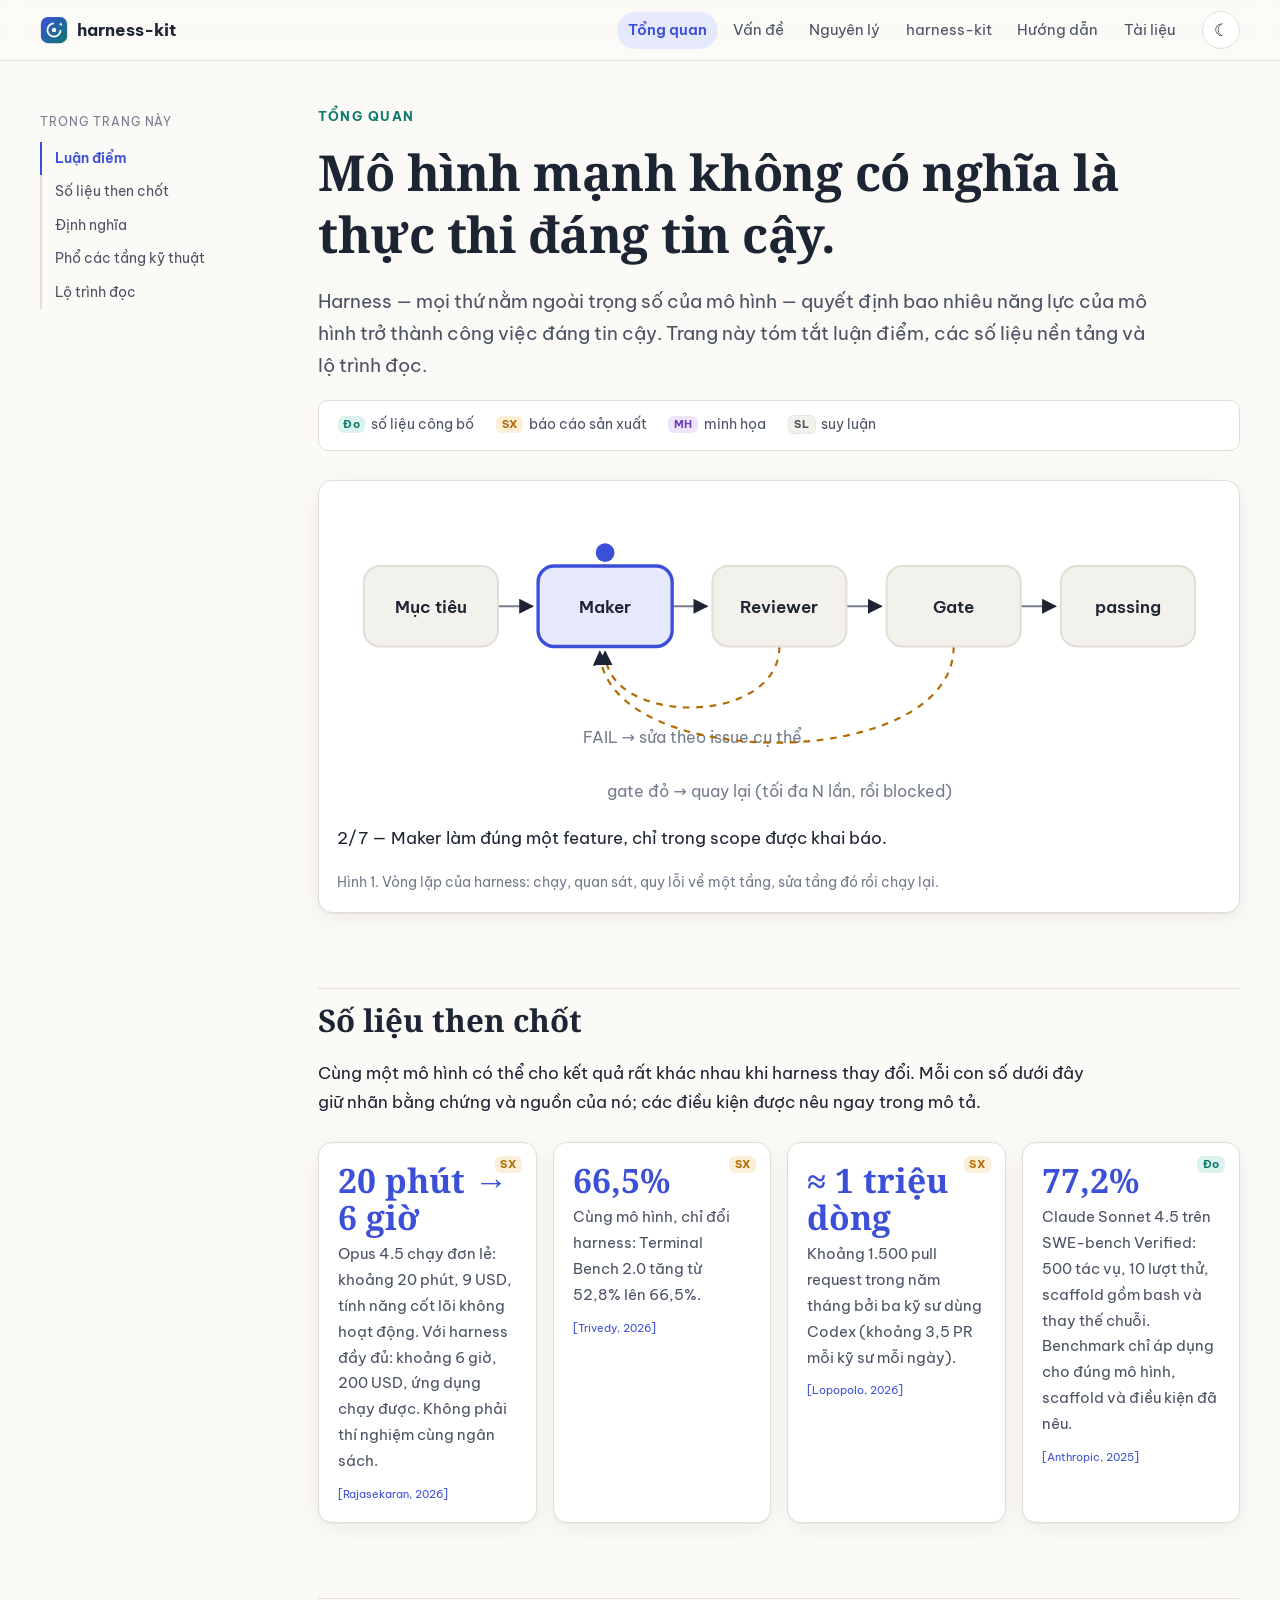
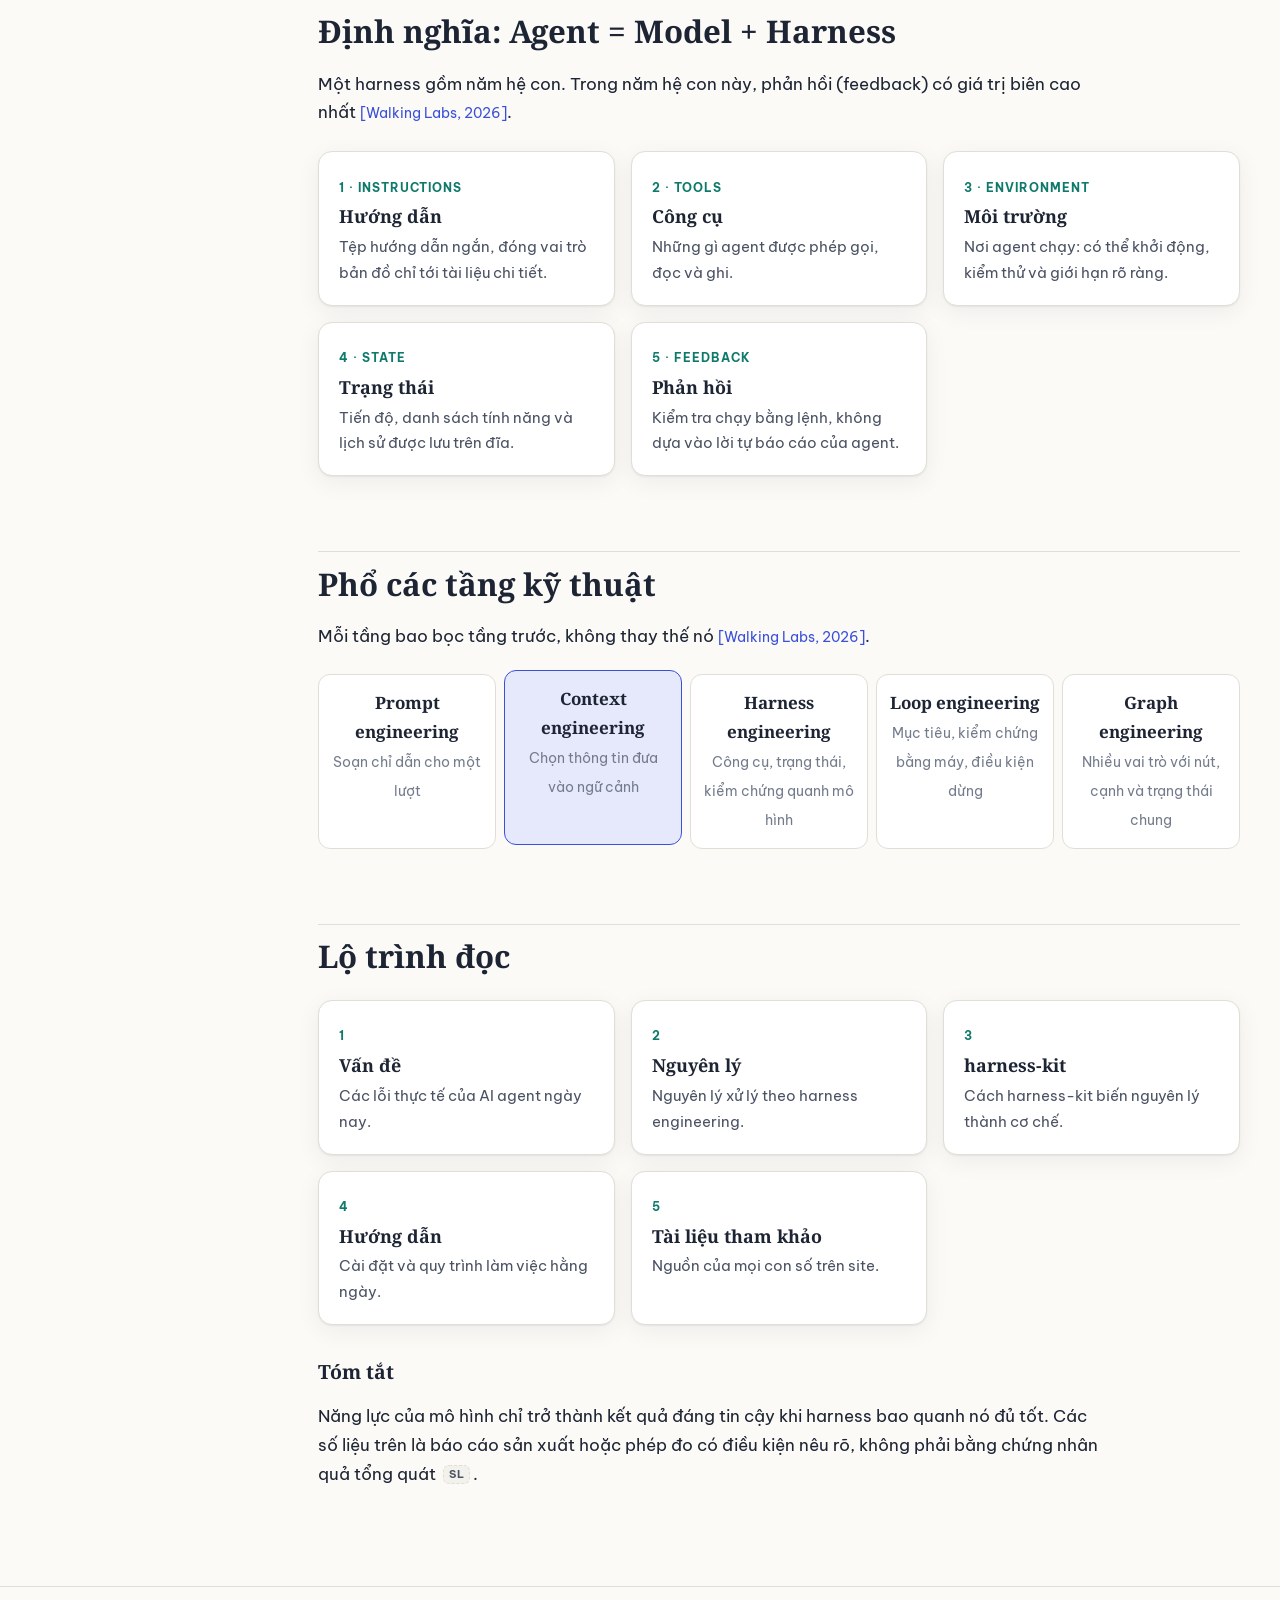
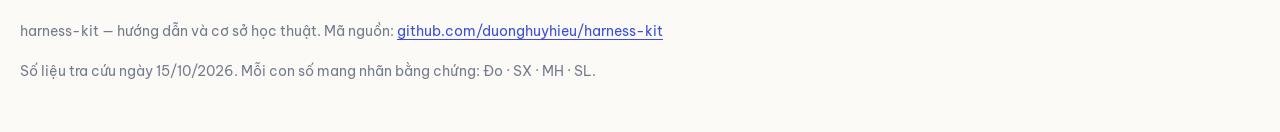
==== index.html @ cebd8190 "feat(F001): index.html (Tổng quan): thesis hero with the animated loop d Automated by `harness.py lo" ====
<!doctype html>
<html lang="vi">
<head>
  <meta charset="utf-8">
  <meta name="viewport" content="width=device-width, initial-scale=1">
  <title>Tổng quan — harness engineering và harness-kit</title>
  <meta name="description" content="Mô hình mạnh không có nghĩa là thực thi đáng tin cậy: tổng quan về harness engineering và cách harness-kit biến nguyên lý thành cơ chế.">
  <link rel="preconnect" href="https://fonts.googleapis.com">
  <link rel="preconnect" href="https://fonts.gstatic.com" crossorigin>
  <link href="https://fonts.googleapis.com/css2?family=Be+Vietnam+Pro:wght@400;600;700&family=Noto+Serif:wght@600;700&family=JetBrains+Mono:wght@400;600&display=swap" rel="stylesheet">
  <link rel="stylesheet" href="assets/css/style.css">
  <link rel="icon" href="assets/img/mark.svg" type="image/svg+xml">
  <script defer src="assets/js/main.js"></script>
</head>
<body>
<a class="skip-link" href="#main">Bỏ qua điều hướng</a>
<div class="progress" aria-hidden="true"></div>
<header class="site-header">
  <div class="site-header__inner">
    <a class="brand" href="index.html"><img class="brand__mark" src="assets/img/mark.svg" alt="">harness-kit</a>
    <nav class="nav" aria-label="Điều hướng chính">
      <a href="index.html" aria-current="page">Tổng quan</a>
      <a href="problems.html">Vấn đề</a>
      <a href="principles.html">Nguyên lý</a>
      <a href="harness-kit.html">harness-kit</a>
      <a href="guide.html">Hướng dẫn</a>
      <a href="references.html">Tài liệu</a>
    </nav>
    <button class="theme-toggle" type="button" aria-label="Đổi giao diện sáng/tối">☾</button>
  </div>
</header>

<div class="page">
  <aside class="toc" aria-label="Mục lục trang">
    <p class="toc__title">Trong trang này</p>
    <ol>
      <li><a href="#luan-diem">Luận điểm</a></li>
      <li><a href="#so-lieu">Số liệu then chốt</a></li>
      <li><a href="#dinh-nghia">Định nghĩa</a></li>
      <li><a href="#pho-tien-hoa">Phổ các tầng kỹ thuật</a></li>
      <li><a href="#lo-trinh">Lộ trình đọc</a></li>
    </ol>
  </aside>

  <main id="main" class="content">
    <section id="luan-diem" class="reveal">
      <p class="eyebrow">Tổng quan</p>
      <h1>Mô hình mạnh không có nghĩa là thực thi đáng tin cậy.</h1>
      <p class="lead">Harness — mọi thứ nằm ngoài trọng số của mô hình — quyết định bao nhiêu năng lực của mô hình
        trở thành công việc đáng tin cậy. Trang này tóm tắt luận điểm, các số liệu nền tảng và lộ trình đọc.</p>

      <div class="legend" aria-label="Chú giải nhãn bằng chứng">
        <span><span class="ev" data-evidence="do">Đo</span> số liệu công bố</span>
        <span><span class="ev" data-evidence="sx">SX</span> báo cáo sản xuất</span>
        <span><span class="ev" data-evidence="mh">MH</span> minh họa</span>
        <span><span class="ev" data-evidence="sl">SL</span> suy luận</span>
      </div>

      <figure class="figure">
        <div class="loop-diagram" data-component="loop-diagram"></div>
        <figcaption>Hình 1. Vòng lặp của harness: chạy, quan sát, quy lỗi về một tầng, sửa tầng đó rồi chạy lại.</figcaption>
      </figure>
    </section>

    <section id="so-lieu" class="reveal">
      <h2>Số liệu then chốt</h2>
      <p>Cùng một mô hình có thể cho kết quả rất khác nhau khi harness thay đổi. Mỗi con số dưới đây giữ nhãn bằng chứng
        và nguồn của nó; các điều kiện được nêu ngay trong mô tả.</p>
      <div class="stat-grid">
        <div class="stat" data-evidence="sx">
          <span class="ev" data-evidence="sx">SX</span>
          <span class="stat__value">20 phút → 6 giờ</span>
          <span class="stat__label">Opus 4.5 chạy đơn lẻ: khoảng 20 phút, 9 USD, tính năng cốt lõi không hoạt động. Với harness đầy đủ: khoảng 6 giờ, 200 USD, ứng dụng chạy được. Không phải thí nghiệm cùng ngân sách.</span>
          <span class="stat__source"><a class="cite" href="references.html#ref-rajasekaran-2026">Rajasekaran, 2026</a></span>
        </div>
        <div class="stat" data-evidence="sx">
          <span class="ev" data-evidence="sx">SX</span>
          <span class="stat__value" data-count-to="66.5" data-decimals="1" data-suffix="%">66,5%</span>
          <span class="stat__label">Cùng mô hình, chỉ đổi harness: Terminal Bench 2.0 tăng từ 52,8% lên 66,5%.</span>
          <span class="stat__source"><a class="cite" href="references.html#ref-trivedy-2026">Trivedy, 2026</a></span>
        </div>
        <div class="stat" data-evidence="sx">
          <span class="ev" data-evidence="sx">SX</span>
          <span class="stat__value">≈ 1 triệu dòng</span>
          <span class="stat__label">Khoảng 1.500 pull request trong năm tháng bởi ba kỹ sư dùng Codex (khoảng 3,5 PR mỗi kỹ sư mỗi ngày).</span>
          <span class="stat__source"><a class="cite" href="references.html#ref-lopopolo-2026">Lopopolo, 2026</a></span>
        </div>
        <div class="stat" data-evidence="do">
          <span class="ev" data-evidence="do">Đo</span>
          <span class="stat__value" data-count-to="77.2" data-decimals="1" data-suffix="%">77,2%</span>
          <span class="stat__label">Claude Sonnet 4.5 trên SWE-bench Verified: 500 tác vụ, 10 lượt thử, scaffold gồm bash và thay thế chuỗi. Benchmark chỉ áp dụng cho đúng mô hình, scaffold và điều kiện đã nêu.</span>
          <span class="stat__source"><a class="cite" href="references.html#ref-anthropic-2025-sonnet45">Anthropic, 2025</a></span>
        </div>
      </div>
    </section>

    <section id="dinh-nghia" class="reveal">
      <h2>Định nghĩa: Agent = Model + Harness</h2>
      <p>Một harness gồm năm hệ con. Trong năm hệ con này, phản hồi (feedback) có giá trị biên cao nhất
        <a class="cite" href="references.html#ref-walkinglabs-2026">Walking Labs, 2026</a>.</p>
      <div class="card-grid">
        <div class="card"><span class="card__kicker">1 · Instructions</span><h3>Hướng dẫn</h3><p>Tệp hướng dẫn ngắn, đóng vai trò bản đồ chỉ tới tài liệu chi tiết.</p></div>
        <div class="card"><span class="card__kicker">2 · Tools</span><h3>Công cụ</h3><p>Những gì agent được phép gọi, đọc và ghi.</p></div>
        <div class="card"><span class="card__kicker">3 · Environment</span><h3>Môi trường</h3><p>Nơi agent chạy: có thể khởi động, kiểm thử và giới hạn rõ ràng.</p></div>
        <div class="card"><span class="card__kicker">4 · State</span><h3>Trạng thái</h3><p>Tiến độ, danh sách tính năng và lịch sử được lưu trên đĩa.</p></div>
        <div class="card"><span class="card__kicker">5 · Feedback</span><h3>Phản hồi</h3><p>Kiểm tra chạy bằng lệnh, không dựa vào lời tự báo cáo của agent.</p></div>
      </div>
    </section>

    <section id="pho-tien-hoa" class="reveal">
      <h2>Phổ các tầng kỹ thuật</h2>
      <p>Mỗi tầng bao bọc tầng trước, không thay thế nó
        <a class="cite" href="references.html#ref-walkinglabs-2026">Walking Labs, 2026</a>.</p>
      <div class="spectrum" data-component="spectrum">
        <div class="spectrum__step"><b>Prompt engineering</b><small>Soạn chỉ dẫn cho một lượt</small></div>
        <div class="spectrum__step"><b>Context engineering</b><small>Chọn thông tin đưa vào ngữ cảnh</small></div>
        <div class="spectrum__step"><b>Harness engineering</b><small>Công cụ, trạng thái, kiểm chứng quanh mô hình</small></div>
        <div class="spectrum__step"><b>Loop engineering</b><small>Mục tiêu, kiểm chứng bằng máy, điều kiện dừng</small></div>
        <div class="spectrum__step"><b>Graph engineering</b><small>Nhiều vai trò với nút, cạnh và trạng thái chung</small></div>
      </div>
    </section>

    <section id="lo-trinh" class="reveal">
      <h2>Lộ trình đọc</h2>
      <div class="card-grid">
        <a class="card" href="problems.html"><span class="card__kicker">1</span><h3>Vấn đề</h3><p>Các lỗi thực tế của AI agent ngày nay.</p></a>
        <a class="card" href="principles.html"><span class="card__kicker">2</span><h3>Nguyên lý</h3><p>Nguyên lý xử lý theo harness engineering.</p></a>
        <a class="card" href="harness-kit.html"><span class="card__kicker">3</span><h3>harness-kit</h3><p>Cách harness-kit biến nguyên lý thành cơ chế.</p></a>
        <a class="card" href="guide.html"><span class="card__kicker">4</span><h3>Hướng dẫn</h3><p>Cài đặt và quy trình làm việc hằng ngày.</p></a>
        <a class="card" href="references.html"><span class="card__kicker">5</span><h3>Tài liệu tham khảo</h3><p>Nguồn của mọi con số trên site.</p></a>
      </div>

      <h3>Tóm tắt</h3>
      <p>Năng lực của mô hình chỉ trở thành kết quả đáng tin cậy khi harness bao quanh nó đủ tốt.
        Các số liệu trên là báo cáo sản xuất hoặc phép đo có điều kiện nêu rõ, không phải bằng chứng nhân quả tổng quát
        <span class="ev" data-evidence="sl">SL</span>.</p>
    </section>
  </main>
</div>

<footer class="site-footer">
  <div class="site-footer__inner">
    <span>harness-kit — hướng dẫn và cơ sở học thuật. Mã nguồn: <a href="https://github.com/duonghuyhieu/harness-kit">github.com/duonghuyhieu/harness-kit</a></span>
    <span>Số liệu tra cứu ngày 15/10/2026. Mỗi con số mang nhãn bằng chứng: Đo · SX · MH · SL.</span>
  </div>
</footer>
</body>
</html>
---- assets/css/style.css ----
/* harness-tutorial — design system. Academic first: readable serif headings, generous measure, every number tagged
   with its evidence type. Motion is decorative only and switched off under prefers-reduced-motion. */

:root {
  --bg: #fbfaf7;
  --surface: #ffffff;
  --surface-2: #f3f1ec;
  --ink: #1d2433;
  --ink-2: #4a5263;
  --muted: #747c8c;
  --line: #e2ded5;
  --accent: #3b4fd8;
  --accent-soft: #e6e9fb;
  --teal: #0f7a6c;
  --teal-soft: #dcf2ee;
  --amber: #b26a00;
  --amber-soft: #fbefd8;
  --red: #c0352b;
  --red-soft: #fbe3e0;
  --violet: #6d3fc0;
  --violet-soft: #ede6fa;
  --code-bg: #f4f2ee;
  --shadow: 0 1px 2px rgba(20, 24, 40, .06), 0 6px 24px rgba(20, 24, 40, .06);
  --radius: 14px;
  --measure: 72ch;
  --font-body: "Be Vietnam Pro", "Segoe UI", system-ui, -apple-system, sans-serif;
  --font-serif: "Noto Serif", Georgia, "Times New Roman", serif;
  --font-mono: "JetBrains Mono", "Cascadia Code", Consolas, monospace;
  color-scheme: light;
}

@media (prefers-color-scheme: dark) {
  :root:not([data-theme="light"]) {
    --bg: #12151c; --surface: #191d26; --surface-2: #20252f; --ink: #e8eaf0; --ink-2: #b9bfcc; --muted: #8b93a3;
    --line: #2c323e; --accent: #8c9bff; --accent-soft: #252c52; --teal: #4fd1bd; --teal-soft: #173a35;
    --amber: #f2b45c; --amber-soft: #3a2e17; --red: #ff8a7f; --red-soft: #3d2220; --violet: #b99bff;
    --violet-soft: #2e2547; --code-bg: #1f2430; --shadow: 0 1px 2px rgba(0, 0, 0, .3), 0 8px 28px rgba(0, 0, 0, .35);
    color-scheme: dark;
  }
}
:root[data-theme="dark"] {
  --bg: #12151c; --surface: #191d26; --surface-2: #20252f; --ink: #e8eaf0; --ink-2: #b9bfcc; --muted: #8b93a3;
  --line: #2c323e; --accent: #8c9bff; --accent-soft: #252c52; --teal: #4fd1bd; --teal-soft: #173a35;
  --amber: #f2b45c; --amber-soft: #3a2e17; --red: #ff8a7f; --red-soft: #3d2220; --violet: #b99bff;
  --violet-soft: #2e2547; --code-bg: #1f2430; --shadow: 0 1px 2px rgba(0, 0, 0, .3), 0 8px 28px rgba(0, 0, 0, .35);
  color-scheme: dark;
}

* { box-sizing: border-box; }
html { scroll-behavior: smooth; scroll-padding-top: 84px; }
body {
  margin: 0; background: var(--bg); color: var(--ink); font-family: var(--font-body); font-size: 17px;
  line-height: 1.7; -webkit-font-smoothing: antialiased;
}
img, svg { max-width: 100%; }
a { color: var(--accent); text-underline-offset: 3px; }
a:hover { text-decoration-thickness: 2px; }
:focus-visible { outline: 3px solid var(--accent); outline-offset: 2px; border-radius: 4px; }
h1, h2, h3, h4 { font-family: var(--font-serif); line-height: 1.25; color: var(--ink); }
h1 { font-size: clamp(2rem, 4.2vw, 3.1rem); margin: .2em 0 .4em; letter-spacing: -.01em; }
h2 { font-size: clamp(1.45rem, 2.6vw, 1.95rem); margin: 2.4em 0 .6em; padding-top: .4em; border-top: 1px solid var(--line); }
h3 { font-size: 1.22rem; margin: 1.8em 0 .5em; }
p, li { max-width: var(--measure); }
code, pre, kbd { font-family: var(--font-mono); font-size: .88em; }
code { background: var(--code-bg); padding: .12em .38em; border-radius: 6px; }
pre {
  background: var(--code-bg); border: 1px solid var(--line); border-radius: 10px; padding: 1rem 1.1rem;
  overflow-x: auto; line-height: 1.55; position: relative;
}
pre code { background: none; padding: 0; }
.skip-link { position: absolute; left: -999px; top: 8px; background: var(--surface); padding: .5rem 1rem; z-index: 100; }
.skip-link:focus { left: 8px; }

/* ---------- header / nav / footer ---------- */
.progress { position: fixed; inset: 0 0 auto 0; height: 3px; background: linear-gradient(90deg, var(--accent), var(--teal));
  transform-origin: 0 50%; transform: scaleX(0); z-index: 60; }
.site-header {
  position: sticky; top: 0; z-index: 50; backdrop-filter: saturate(1.4) blur(10px);
  background: color-mix(in srgb, var(--bg) 82%, transparent); border-bottom: 1px solid var(--line);
}
.site-header__inner { max-width: 1240px; margin: 0 auto; display: flex; align-items: center; gap: 1rem; padding: .7rem 1.25rem; }
.brand { display: flex; align-items: center; gap: .55rem; font-weight: 700; color: var(--ink); text-decoration: none; }
.brand__mark { width: 28px; height: 28px; }
.nav { display: flex; gap: .2rem; flex-wrap: wrap; margin-left: auto; }
.nav a { color: var(--ink-2); text-decoration: none; padding: .35rem .7rem; border-radius: 999px; font-size: .94rem; }
.nav a:hover { background: var(--surface-2); color: var(--ink); }
.nav a[aria-current="page"] { background: var(--accent-soft); color: var(--accent); font-weight: 600; }
.theme-toggle { border: 1px solid var(--line); background: var(--surface); color: var(--ink); border-radius: 999px;
  width: 38px; height: 38px; cursor: pointer; font-size: 1.05rem; }
.site-footer { border-top: 1px solid var(--line); margin-top: 5rem; padding: 2rem 1.25rem 3rem; color: var(--muted); font-size: .9rem; }
.site-footer__inner { max-width: 1240px; margin: 0 auto; display: flex; flex-wrap: wrap; gap: 1rem 2rem; justify-content: space-between; }

/* ---------- page layout ---------- */
.page { max-width: 1240px; margin: 0 auto; padding: 0 1.25rem; display: grid; grid-template-columns: 230px minmax(0, 1fr); gap: 3rem; }
.page--wide { grid-template-columns: minmax(0, 1fr); }
.toc { position: sticky; top: 92px; align-self: start; max-height: calc(100vh - 110px); overflow: auto; padding: 1.2rem 0; font-size: .9rem; }
.toc__title { font-size: .75rem; text-transform: uppercase; letter-spacing: .08em; color: var(--muted); margin: 0 0 .6rem; }
.toc ol { list-style: none; margin: 0; padding: 0; border-left: 2px solid var(--line); }
.toc a { display: block; padding: .28rem .8rem; margin-left: -2px; border-left: 2px solid transparent; color: var(--ink-2); text-decoration: none; }
.toc a.is-active { border-left-color: var(--accent); color: var(--accent); font-weight: 600; }
.content { padding: 2rem 0 0; min-width: 0; }
.eyebrow { font-size: .8rem; font-weight: 700; letter-spacing: .12em; text-transform: uppercase; color: var(--teal); }
.lead { font-size: 1.18rem; color: var(--ink-2); max-width: 64ch; }

/* ---------- hero ---------- */
.hero { display: grid; grid-template-columns: minmax(0, 1.1fr) minmax(0, .9fr); gap: 2.5rem; align-items: center; padding: 3.5rem 0 1rem; }
.hero__title { font-size: clamp(2.2rem, 5vw, 3.6rem); }
.hero__title em { font-style: normal; background: linear-gradient(120deg, var(--accent), var(--teal)); -webkit-background-clip: text; background-clip: text; color: transparent; }
.hero__actions { display: flex; flex-wrap: wrap; gap: .7rem; margin-top: 1.4rem; }
.btn { display: inline-flex; align-items: center; gap: .45rem; padding: .7rem 1.15rem; border-radius: 999px; text-decoration: none;
  font-weight: 600; border: 1px solid var(--line); color: var(--ink); background: var(--surface); box-shadow: var(--shadow); }
.btn--primary { background: var(--accent); color: #fff; border-color: transparent; }
.btn:hover { transform: translateY(-1px); }

/* ---------- evidence tags & citations ---------- */
.ev { display: inline-block; font: 700 .68rem/1 var(--font-body); letter-spacing: .04em; padding: .28em .5em; border-radius: 6px;
  vertical-align: .15em; margin: 0 .25em; cursor: help; white-space: nowrap; }
.ev[data-evidence="do"] { background: var(--teal-soft); color: var(--teal); }
.ev[data-evidence="sx"] { background: var(--amber-soft); color: var(--amber); }
.ev[data-evidence="mh"] { background: var(--violet-soft); color: var(--violet); }
.ev[data-evidence="sl"] { background: var(--surface-2); color: var(--ink-2); border: 1px dashed var(--line); }
.cite { font-size: .82em; text-decoration: none; color: var(--accent); white-space: nowrap; }
.cite::before { content: "["; } .cite::after { content: "]"; }
.legend { display: flex; flex-wrap: wrap; gap: .5rem 1.2rem; font-size: .88rem; color: var(--ink-2); padding: .8rem 1rem;
  background: var(--surface); border: 1px solid var(--line); border-radius: 10px; }

/* ---------- stats ---------- */
.stat-grid { display: grid; grid-template-columns: repeat(auto-fit, minmax(210px, 1fr)); gap: 1rem; margin: 1.6rem 0; }
.stat { background: var(--surface); border: 1px solid var(--line); border-radius: var(--radius); padding: 1.15rem 1.2rem; box-shadow: var(--shadow); position: relative; }
.stat__value { font: 700 2.1rem/1.1 var(--font-serif); color: var(--accent); display: block; }
.stat__label { color: var(--ink-2); font-size: .95rem; display: block; margin-top: .35rem; }
.stat__source { font-size: .82rem; color: var(--muted); margin-top: .5rem; display: block; }
.stat .ev { position: absolute; top: .8rem; right: .7rem; }

/* ---------- cards ---------- */
.card-grid { display: grid; grid-template-columns: repeat(auto-fit, minmax(240px, 1fr)); gap: 1rem; margin: 1.5rem 0; }
.card { background: var(--surface); border: 1px solid var(--line); border-radius: var(--radius); padding: 1.2rem 1.25rem; box-shadow: var(--shadow);
  text-decoration: none; color: var(--ink); display: block; transition: transform .2s, border-color .2s; }
a.card:hover { transform: translateY(-3px); border-color: var(--accent); }
.card__kicker { font-size: .78rem; font-weight: 700; text-transform: uppercase; letter-spacing: .08em; color: var(--teal); }
.card h3 { margin: .3rem 0 .4rem; font-size: 1.12rem; }
.card p { margin: 0; color: var(--ink-2); font-size: .95rem; }

.problem-card { background: var(--surface); border: 1px solid var(--line); border-left: 5px solid var(--red); border-radius: var(--radius);
  padding: 1.3rem 1.4rem; margin: 1.4rem 0; box-shadow: var(--shadow); }
.problem-card__head { display: flex; align-items: baseline; gap: .7rem; flex-wrap: wrap; }
.problem-card__head h2, .problem-card__head h3 { margin: 0; border: 0; padding: 0; }
.problem-card__num { font: 700 .85rem var(--font-mono); color: var(--red); }
.problem-card__grid { display: grid; grid-template-columns: repeat(auto-fit, minmax(220px, 1fr)); gap: 1rem; margin-top: .9rem; }
.problem-card__grid > div { background: var(--surface-2); border-radius: 10px; padding: .8rem .95rem; font-size: .95rem; }
.problem-card__grid h4 { margin: 0 0 .3rem; font: 700 .78rem var(--font-body); text-transform: uppercase; letter-spacing: .07em; color: var(--muted); }
.problem-card__fix { border-left: 3px solid var(--teal); }

.principle { display: grid; grid-template-columns: 54px minmax(0, 1fr); gap: 1rem; margin: 1.6rem 0; }
.principle__num { width: 54px; height: 54px; border-radius: 16px; display: grid; place-items: center; font: 700 1.2rem var(--font-serif);
  background: var(--accent-soft); color: var(--accent); }
.principle__body h2, .principle__body h3 { margin-top: .2rem; border: 0; padding: 0; }
.mini-table { display: grid; grid-template-columns: repeat(auto-fit, minmax(180px, 1fr)); gap: .6rem; margin: .8rem 0; }
.mini-table > div { border: 1px solid var(--line); border-radius: 10px; padding: .6rem .8rem; background: var(--surface); font-size: .92rem; }
.mini-table b { display: block; font-size: .74rem; text-transform: uppercase; letter-spacing: .07em; color: var(--muted); }

/* ---------- callouts, tables ---------- */
.callout { border-radius: var(--radius); padding: 1rem 1.2rem; margin: 1.4rem 0; border: 1px solid var(--line); background: var(--surface); }
.callout--note { border-left: 5px solid var(--accent); }
.callout--warn { border-left: 5px solid var(--amber); background: color-mix(in srgb, var(--amber-soft) 45%, var(--surface)); }
.callout--build { border-left: 5px solid var(--teal); background: color-mix(in srgb, var(--teal-soft) 40%, var(--surface)); }
.callout__title { font-weight: 700; margin: 0 0 .3rem; }
.table-wrap { overflow-x: auto; border: 1px solid var(--line); border-radius: var(--radius); margin: 1.2rem 0; background: var(--surface); }
table { border-collapse: collapse; width: 100%; font-size: .94rem; }
th, td { text-align: left; padding: .65rem .85rem; border-bottom: 1px solid var(--line); vertical-align: top; }
th { background: var(--surface-2); font-weight: 700; }
tr:last-child td { border-bottom: 0; }
caption { caption-side: top; text-align: left; padding: .8rem .9rem 0; font-weight: 700; color: var(--ink-2); }

/* ---------- interactive components (rendered by main.js) ---------- */
.figure { margin: 1.8rem 0; background: var(--surface); border: 1px solid var(--line); border-radius: var(--radius); padding: 1.1rem; box-shadow: var(--shadow); }
.figure figcaption { font-size: .9rem; color: var(--muted); margin-top: .7rem; }
.loop-diagram svg { width: 100%; height: auto; display: block; }
.loop-diagram .node rect { fill: var(--surface-2); stroke: var(--line); stroke-width: 1.5; }
.loop-diagram .node text { fill: var(--ink); font: 600 13px var(--font-body); }
.loop-diagram .node.is-on rect { stroke: var(--accent); stroke-width: 2.5; fill: var(--accent-soft); }
.loop-diagram .edge { stroke: var(--muted); stroke-width: 1.6; fill: none; }
.loop-diagram .edge--back { stroke: var(--amber); stroke-dasharray: 5 5; }
.loop-diagram .token { fill: var(--accent); }
.loop-diagram .caption { fill: var(--muted); font: 12px var(--font-body); }
.spectrum { display: grid; grid-template-columns: repeat(5, minmax(0, 1fr)); gap: .5rem; margin: 1.4rem 0; }
.spectrum__step { border-radius: 12px; padding: .9rem .8rem; background: var(--surface); border: 1px solid var(--line); text-align: center; transition: all .5s; }
.spectrum__step b { display: block; font-family: var(--font-serif); }
.spectrum__step small { color: var(--muted); }
.spectrum__step.is-on { background: var(--accent-soft); border-color: var(--accent); transform: translateY(-4px); }
.machine { display: grid; gap: 1rem; }
.machine__states { display: flex; flex-wrap: wrap; gap: .6rem; }
.machine__state { flex: 1 1 140px; border-radius: 12px; padding: .75rem; text-align: center; border: 2px solid var(--line); background: var(--surface); font-weight: 700; }
.machine__state.is-on { border-color: var(--accent); background: var(--accent-soft); color: var(--accent); }
.machine__state[data-state="passing"].is-on { border-color: var(--teal); background: var(--teal-soft); color: var(--teal); }
.machine__state[data-state="blocked"].is-on { border-color: var(--red); background: var(--red-soft); color: var(--red); }
.machine__actions { display: flex; flex-wrap: wrap; gap: .5rem; }
.machine__actions button, .tabs [role="tab"], .quiz button {
  font: 600 .9rem var(--font-body); border: 1px solid var(--line); background: var(--surface); color: var(--ink);
  border-radius: 999px; padding: .5rem .95rem; cursor: pointer; }
.machine__actions button:hover, .quiz button:hover { border-color: var(--accent); }
.machine__log { font: .85rem/1.5 var(--font-mono); background: var(--code-bg); border-radius: 10px; padding: .8rem 1rem; min-height: 5.5em; white-space: pre-wrap; }
.timeline { list-style: none; padding: 0; margin: 1.4rem 0; position: relative; }
.timeline::before { content: ""; position: absolute; left: 18px; top: 6px; bottom: 6px; width: 2px; background: var(--line); }
.timeline li { position: relative; padding: 0 0 1.1rem 52px; max-width: none; }
.timeline__dot { position: absolute; left: 8px; top: 4px; width: 22px; height: 22px; border-radius: 50%; background: var(--surface); border: 3px solid var(--accent); }
.timeline li.is-on .timeline__dot { background: var(--accent); box-shadow: 0 0 0 6px var(--accent-soft); }
.timeline b { font-family: var(--font-mono); font-size: .92rem; }
.tabs [role="tablist"] { display: flex; flex-wrap: wrap; gap: .4rem; margin-bottom: .8rem; }
.tabs [role="tab"][aria-selected="true"] { background: var(--accent); color: #fff; border-color: transparent; }
.tabs [role="tabpanel"][hidden] { display: none; }
.terminal { background: #0f1320; color: #d5dcf0; border-radius: 12px; padding: 1rem 1.1rem; font: .86rem/1.6 var(--font-mono); min-height: 9em; box-shadow: var(--shadow); }
.terminal .t-prompt { color: #7ee0b8; } .terminal .t-out { color: #9aa6c4; } .terminal .t-ok { color: #8cf09a; font-weight: 700; }
.copy-btn { position: absolute; top: .5rem; right: .5rem; font: 600 .75rem var(--font-body); border: 1px solid var(--line); background: var(--surface); color: var(--ink-2); border-radius: 8px; padding: .25rem .55rem; cursor: pointer; }
.quiz { border: 1px solid var(--line); border-radius: var(--radius); padding: 1rem 1.2rem; background: var(--surface); margin: 1.6rem 0; }
.quiz__q { font-weight: 700; margin-top: 0; }
.quiz__options { display: flex; flex-direction: column; gap: .5rem; align-items: flex-start; }
.quiz button.is-right { border-color: var(--teal); background: var(--teal-soft); color: var(--teal); }
.quiz button.is-wrong { border-color: var(--red); background: var(--red-soft); color: var(--red); }
.quiz__explain { margin: .7rem 0 0; color: var(--ink-2); font-size: .95rem; }
details.faq { border: 1px solid var(--line); border-radius: 10px; padding: .7rem 1rem; margin: .6rem 0; background: var(--surface); }
details.faq summary { cursor: pointer; font-weight: 600; }
.refs { padding-left: 1.4rem; }
.refs li { margin: .7rem 0; max-width: none; }
.refs li:target { background: var(--accent-soft); border-radius: 8px; outline: 6px solid var(--accent-soft); }
.refs .refs__use { display: block; color: var(--muted); font-size: .9rem; }

/* ---------- reveal on scroll ---------- */
.reveal { opacity: 0; transform: translateY(14px); transition: opacity .6s ease, transform .6s ease; }
.reveal.is-visible { opacity: 1; transform: none; }

@media (max-width: 960px) {
  .page { grid-template-columns: minmax(0, 1fr); gap: 0; }
  .toc { display: none; }
  .hero { grid-template-columns: minmax(0, 1fr); padding-top: 2rem; }
  .spectrum { grid-template-columns: repeat(2, minmax(0, 1fr)); }
}
@media (max-width: 560px) {
  body { font-size: 16px; }
  .nav { width: 100%; margin-left: 0; }
  .site-header__inner { flex-wrap: wrap; }
}
@media (prefers-reduced-motion: reduce) {
  html { scroll-behavior: auto; }
  .reveal { opacity: 1; transform: none; transition: none; }
  * { animation: none !important; transition: none !important; }
}
@media print {
  .site-header, .toc, .theme-toggle, .progress, .copy-btn, .machine__actions { display: none !important; }
  .page { display: block; }
  .reveal { opacity: 1; transform: none; }
}
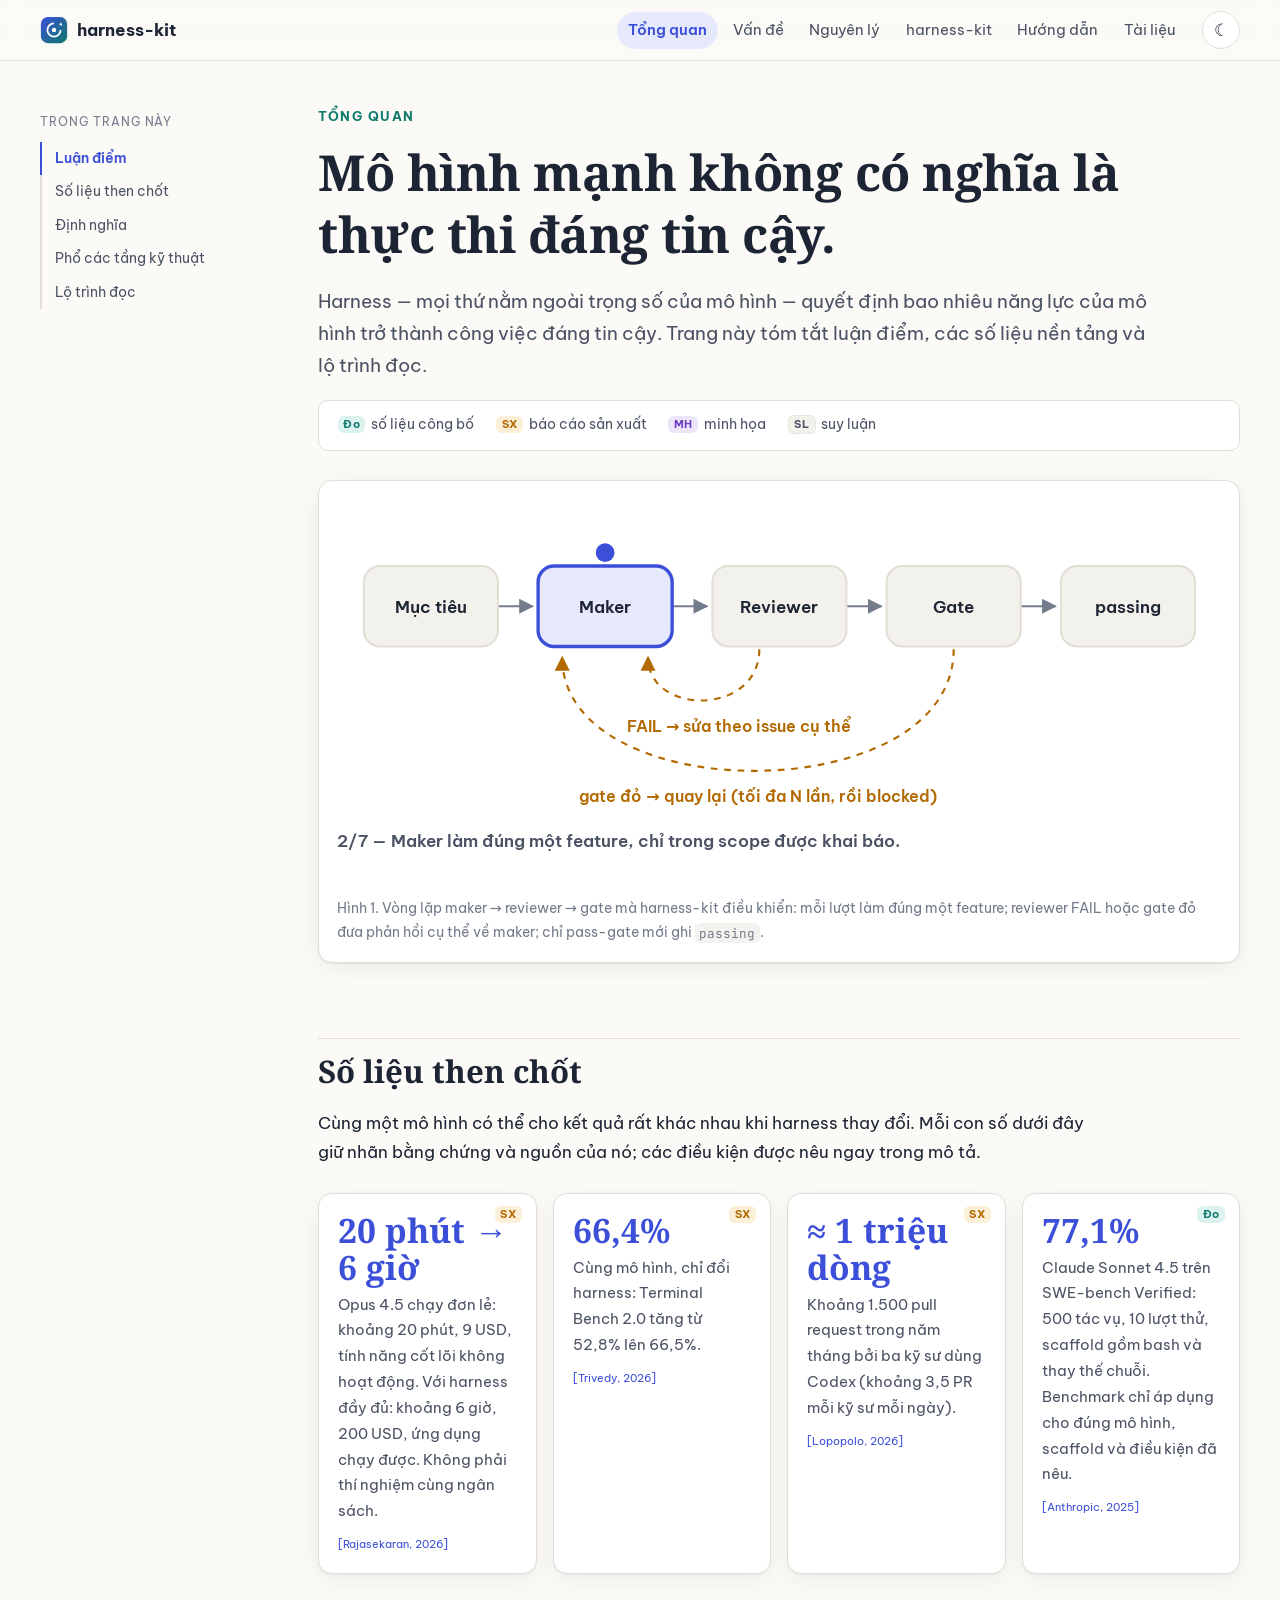
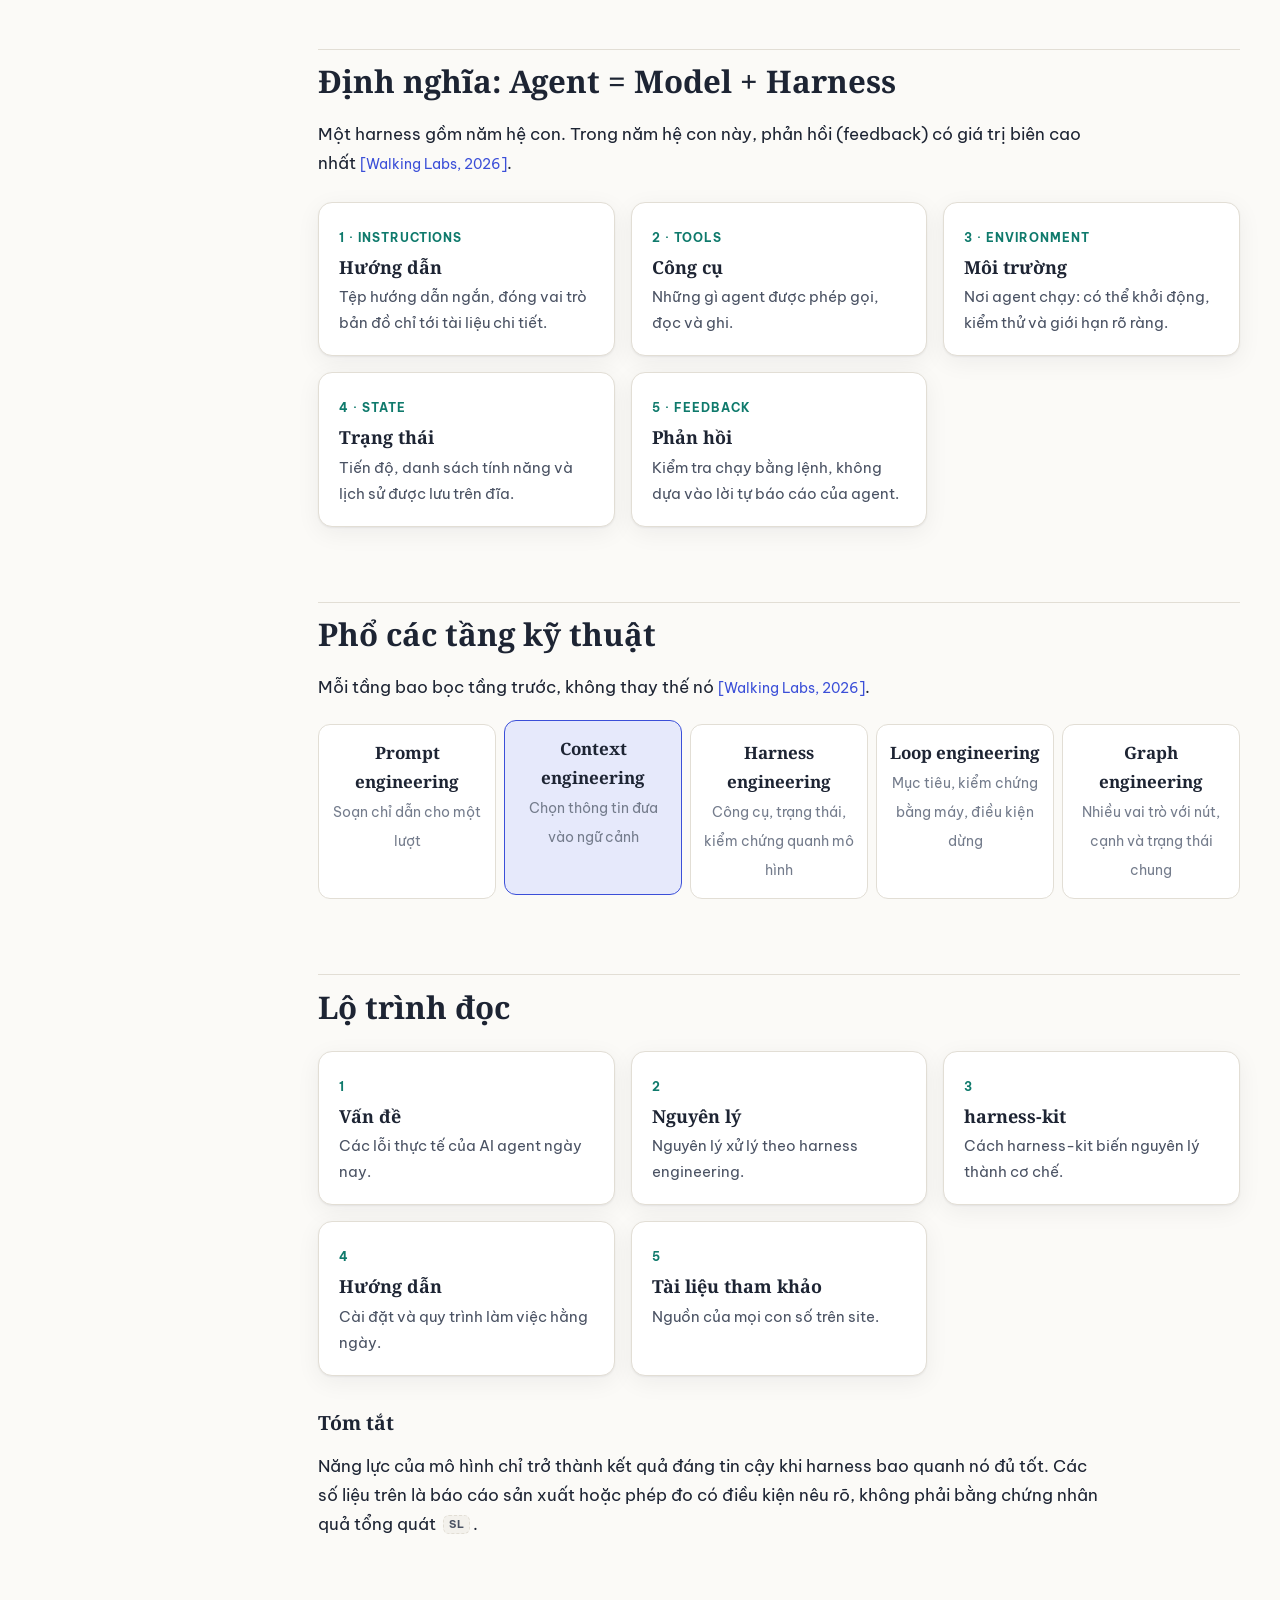
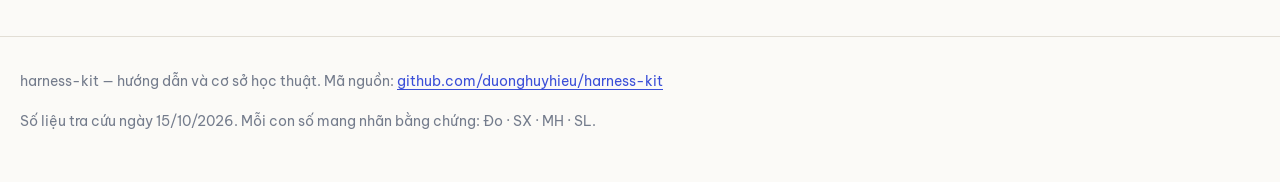
==== commit da223dc6: "feat(F009, F007): visual polish after screenshot review; release gate and README Loop diagram back-e" ====
--- a/index.html
+++ b/index.html
@@ -58,7 +58,7 @@
 
       <figure class="figure">
         <div class="loop-diagram" data-component="loop-diagram"></div>
-        <figcaption>Hình 1. Vòng lặp của harness: chạy, quan sát, quy lỗi về một tầng, sửa tầng đó rồi chạy lại.</figcaption>
+        <figcaption>Hình 1. Vòng lặp maker → reviewer → gate mà harness-kit điều khiển: mỗi lượt làm đúng một feature; reviewer FAIL hoặc gate đỏ đưa phản hồi cụ thể về maker; chỉ pass-gate mới ghi <code>passing</code>.</figcaption>
       </figure>
     </section>
 
--- a/assets/css/style.css
+++ b/assets/css/style.css
@@ -146,7 +146,8 @@
 .problem-card__head { display: flex; align-items: baseline; gap: .7rem; flex-wrap: wrap; }
 .problem-card__head h2, .problem-card__head h3 { margin: 0; border: 0; padding: 0; }
 .problem-card__num { font: 700 .85rem var(--font-mono); color: var(--red); }
-.problem-card__grid { display: grid; grid-template-columns: repeat(auto-fit, minmax(220px, 1fr)); gap: 1rem; margin-top: .9rem; }
+.problem-card__grid { display: grid; grid-template-columns: minmax(0, 1.7fr) minmax(0, 1fr) minmax(0, 1fr); gap: 1rem; margin-top: .9rem; }
+@media (max-width: 900px) { .problem-card__grid { grid-template-columns: minmax(0, 1fr); } }
 .problem-card__grid > div { background: var(--surface-2); border-radius: 10px; padding: .8rem .95rem; font-size: .95rem; }
 .problem-card__grid h4 { margin: 0 0 .3rem; font: 700 .78rem var(--font-body); text-transform: uppercase; letter-spacing: .07em; color: var(--muted); }
 .problem-card__fix { border-left: 3px solid var(--teal); }
@@ -182,7 +183,8 @@
 .loop-diagram .edge { stroke: var(--muted); stroke-width: 1.6; fill: none; }
 .loop-diagram .edge--back { stroke: var(--amber); stroke-dasharray: 5 5; }
 .loop-diagram .token { fill: var(--accent); }
-.loop-diagram .caption { fill: var(--muted); font: 12px var(--font-body); }
+.loop-diagram .caption { fill: var(--amber); font: 600 12px var(--font-body); }
+.loop-diagram__text { margin: .4rem 0 0; font-weight: 600; color: var(--ink-2); min-height: 3.4em; }
 .spectrum { display: grid; grid-template-columns: repeat(5, minmax(0, 1fr)); gap: .5rem; margin: 1.4rem 0; }
 .spectrum__step { border-radius: 12px; padding: .9rem .8rem; background: var(--surface); border: 1px solid var(--line); text-align: center; transition: all .5s; }
 .spectrum__step b { display: block; font-family: var(--font-serif); }
@@ -239,6 +241,7 @@
   body { font-size: 16px; }
   .nav { width: 100%; margin-left: 0; }
   .site-header__inner { flex-wrap: wrap; }
+  .site-header { position: static; }  /* the wrapped nav would cover a quarter of a phone screen */
 }
 @media (prefers-reduced-motion: reduce) {
   html { scroll-behavior: auto; }
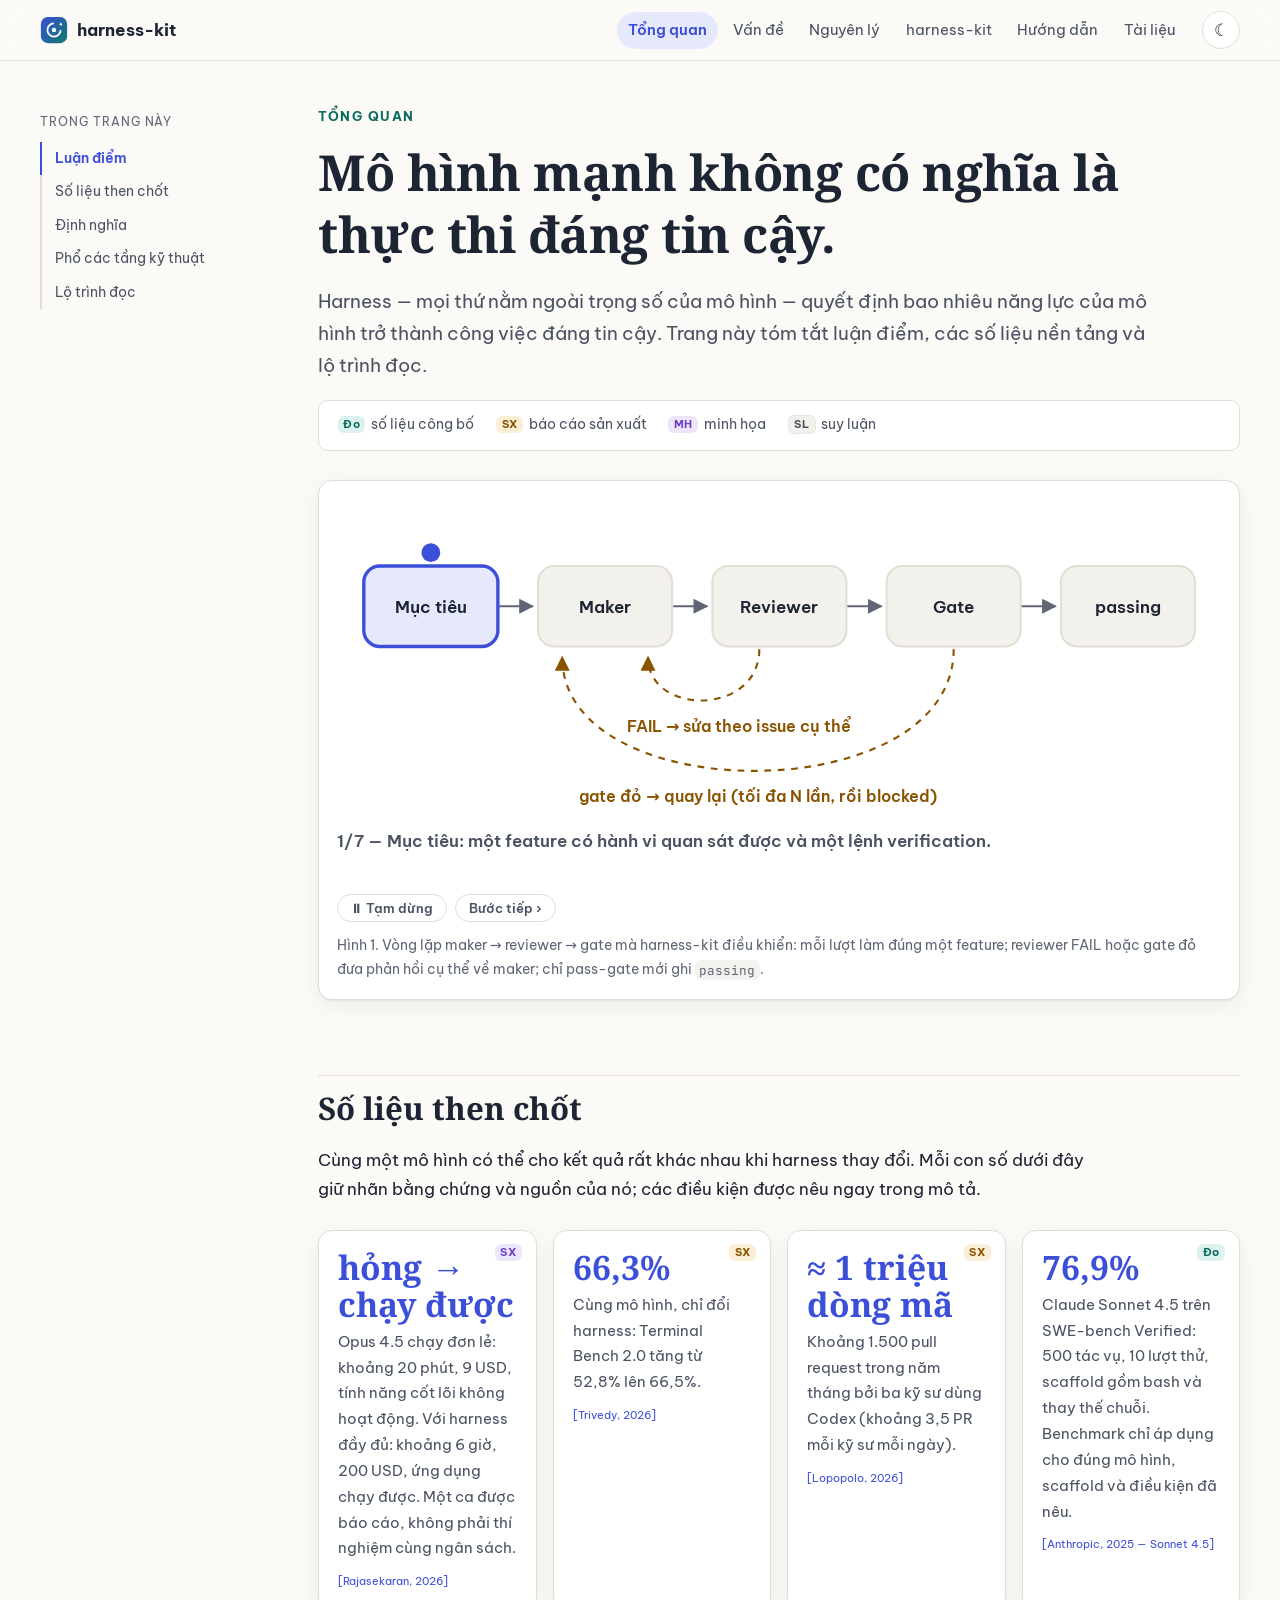
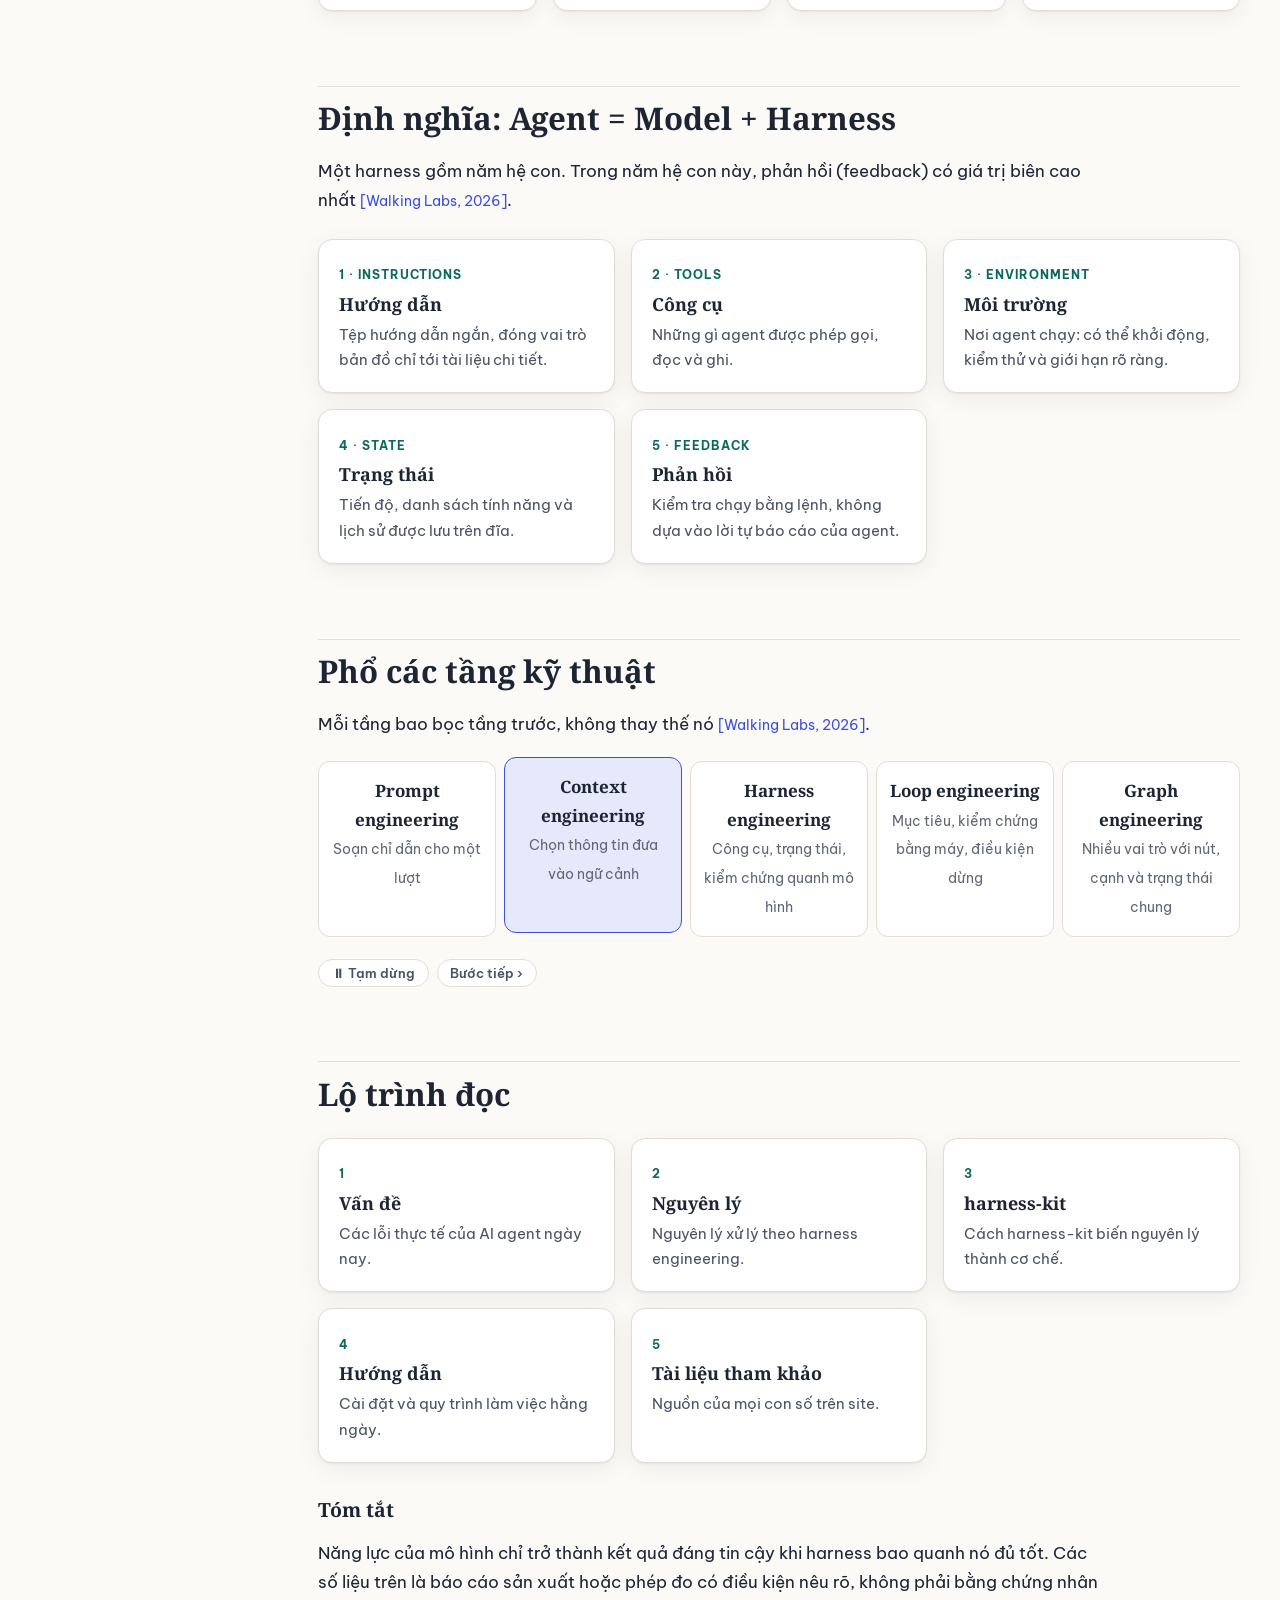
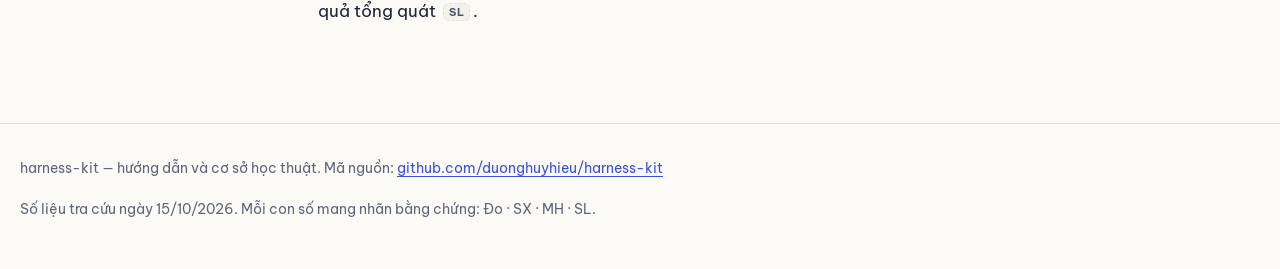
==== commit 59564d93: "fix(site): apply the independent site review and harness-kit 2.0.1 facts (F010) - Evidence framing: " ====
--- a/index.html
+++ b/index.html
@@ -10,6 +10,7 @@
   <link href="https://fonts.googleapis.com/css2?family=Be+Vietnam+Pro:wght@400;600;700&family=Noto+Serif:wght@600;700&family=JetBrains+Mono:wght@400;600&display=swap" rel="stylesheet">
   <link rel="stylesheet" href="assets/css/style.css">
   <link rel="icon" href="assets/img/mark.svg" type="image/svg+xml">
+  <script src="assets/js/boot.js"></script>
   <script defer src="assets/js/main.js"></script>
 </head>
 <body>
@@ -49,7 +50,7 @@
       <p class="lead">Harness — mọi thứ nằm ngoài trọng số của mô hình — quyết định bao nhiêu năng lực của mô hình
         trở thành công việc đáng tin cậy. Trang này tóm tắt luận điểm, các số liệu nền tảng và lộ trình đọc.</p>
 
-      <div class="legend" aria-label="Chú giải nhãn bằng chứng">
+      <div class="legend" role="note" aria-label="Chú giải nhãn bằng chứng">
         <span><span class="ev" data-evidence="do">Đo</span> số liệu công bố</span>
         <span><span class="ev" data-evidence="sx">SX</span> báo cáo sản xuất</span>
         <span><span class="ev" data-evidence="mh">MH</span> minh họa</span>
@@ -67,10 +68,10 @@
       <p>Cùng một mô hình có thể cho kết quả rất khác nhau khi harness thay đổi. Mỗi con số dưới đây giữ nhãn bằng chứng
         và nguồn của nó; các điều kiện được nêu ngay trong mô tả.</p>
       <div class="stat-grid">
-        <div class="stat" data-evidence="sx">
-          <span class="ev" data-evidence="sx">SX</span>
-          <span class="stat__value">20 phút → 6 giờ</span>
-          <span class="stat__label">Opus 4.5 chạy đơn lẻ: khoảng 20 phút, 9 USD, tính năng cốt lõi không hoạt động. Với harness đầy đủ: khoảng 6 giờ, 200 USD, ứng dụng chạy được. Không phải thí nghiệm cùng ngân sách.</span>
+        <div class="stat" data-evidence="mh">
+          <span class="ev" data-evidence="mh">SX</span>
+          <span class="stat__value">hỏng → chạy được</span>
+          <span class="stat__label">Opus 4.5 chạy đơn lẻ: khoảng 20 phút, 9 USD, tính năng cốt lõi không hoạt động. Với harness đầy đủ: khoảng 6 giờ, 200 USD, ứng dụng chạy được. Một ca được báo cáo, không phải thí nghiệm cùng ngân sách.</span>
           <span class="stat__source"><a class="cite" href="references.html#ref-rajasekaran-2026">Rajasekaran, 2026</a></span>
         </div>
         <div class="stat" data-evidence="sx">
@@ -81,7 +82,7 @@
         </div>
         <div class="stat" data-evidence="sx">
           <span class="ev" data-evidence="sx">SX</span>
-          <span class="stat__value">≈ 1 triệu dòng</span>
+          <span class="stat__value">≈ 1 triệu dòng mã</span>
           <span class="stat__label">Khoảng 1.500 pull request trong năm tháng bởi ba kỹ sư dùng Codex (khoảng 3,5 PR mỗi kỹ sư mỗi ngày).</span>
           <span class="stat__source"><a class="cite" href="references.html#ref-lopopolo-2026">Lopopolo, 2026</a></span>
         </div>
@@ -89,7 +90,7 @@
           <span class="ev" data-evidence="do">Đo</span>
           <span class="stat__value" data-count-to="77.2" data-decimals="1" data-suffix="%">77,2%</span>
           <span class="stat__label">Claude Sonnet 4.5 trên SWE-bench Verified: 500 tác vụ, 10 lượt thử, scaffold gồm bash và thay thế chuỗi. Benchmark chỉ áp dụng cho đúng mô hình, scaffold và điều kiện đã nêu.</span>
-          <span class="stat__source"><a class="cite" href="references.html#ref-anthropic-2025-sonnet45">Anthropic, 2025</a></span>
+          <span class="stat__source"><a class="cite" href="references.html#ref-anthropic-2025-sonnet45">Anthropic, 2025 — Sonnet 4.5</a></span>
         </div>
       </div>
     </section>
--- a/assets/css/style.css
+++ b/assets/css/style.css
@@ -7,13 +7,13 @@
   --surface-2: #f3f1ec;
   --ink: #1d2433;
   --ink-2: #4a5263;
-  --muted: #747c8c;
+  --muted: #5f6676;
   --line: #e2ded5;
   --accent: #3b4fd8;
   --accent-soft: #e6e9fb;
-  --teal: #0f7a6c;
+  --teal: #0b6a5d;
   --teal-soft: #dcf2ee;
-  --amber: #b26a00;
+  --amber: #8a5300;
   --amber-soft: #fbefd8;
   --red: #c0352b;
   --red-soft: #fbe3e0;
@@ -149,7 +149,7 @@
 .problem-card__grid { display: grid; grid-template-columns: minmax(0, 1.7fr) minmax(0, 1fr) minmax(0, 1fr); gap: 1rem; margin-top: .9rem; }
 @media (max-width: 900px) { .problem-card__grid { grid-template-columns: minmax(0, 1fr); } }
 .problem-card__grid > div { background: var(--surface-2); border-radius: 10px; padding: .8rem .95rem; font-size: .95rem; }
-.problem-card__grid h4 { margin: 0 0 .3rem; font: 700 .78rem var(--font-body); text-transform: uppercase; letter-spacing: .07em; color: var(--muted); }
+.problem-card__grid h3 { margin: 0 0 .3rem; font: 700 .78rem var(--font-body); text-transform: uppercase; letter-spacing: .07em; color: var(--muted); }
 .problem-card__fix { border-left: 3px solid var(--teal); }
 
 .principle { display: grid; grid-template-columns: 54px minmax(0, 1fr); gap: 1rem; margin: 1.6rem 0; }
@@ -210,6 +210,8 @@
 .timeline b { font-family: var(--font-mono); font-size: .92rem; }
 .tabs [role="tablist"] { display: flex; flex-wrap: wrap; gap: .4rem; margin-bottom: .8rem; }
 .tabs [role="tab"][aria-selected="true"] { background: var(--accent); color: #fff; border-color: transparent; }
+:root[data-theme="dark"] .tabs [role="tab"][aria-selected="true"] { color: var(--bg); }
+@media (prefers-color-scheme: dark) { :root:not([data-theme="light"]) .tabs [role="tab"][aria-selected="true"] { color: var(--bg); } }
 .tabs [role="tabpanel"][hidden] { display: none; }
 .terminal { background: #0f1320; color: #d5dcf0; border-radius: 12px; padding: 1rem 1.1rem; font: .86rem/1.6 var(--font-mono); min-height: 9em; box-shadow: var(--shadow); }
 .terminal .t-prompt { color: #7ee0b8; } .terminal .t-out { color: #9aa6c4; } .terminal .t-ok { color: #8cf09a; font-weight: 700; }
@@ -228,8 +230,8 @@
 .refs .refs__use { display: block; color: var(--muted); font-size: .9rem; }
 
 /* ---------- reveal on scroll ---------- */
-.reveal { opacity: 0; transform: translateY(14px); transition: opacity .6s ease, transform .6s ease; }
-.reveal.is-visible { opacity: 1; transform: none; }
+.js .reveal { opacity: 0; transform: translateY(14px); transition: opacity .6s ease, transform .6s ease; }
+.js .reveal.is-visible { opacity: 1; transform: none; }
 
 @media (max-width: 960px) {
   .page { grid-template-columns: minmax(0, 1fr); gap: 0; }
@@ -253,3 +255,9 @@
   .page { display: block; }
   .reveal { opacity: 1; transform: none; }
 }
+
+/* ---------- play / pause control under animated components ---------- */
+.player { display: flex; gap: .5rem; margin: .6rem 0 0; }
+.player__btn { font: 600 .8rem var(--font-body); border: 1px solid var(--line); background: var(--surface); color: var(--ink-2); border-radius: 999px; padding: .3rem .8rem; cursor: pointer; }
+.player__btn:hover, .player__btn:focus-visible { border-color: var(--accent); color: var(--ink); }
+@media print { .player { display: none; } }
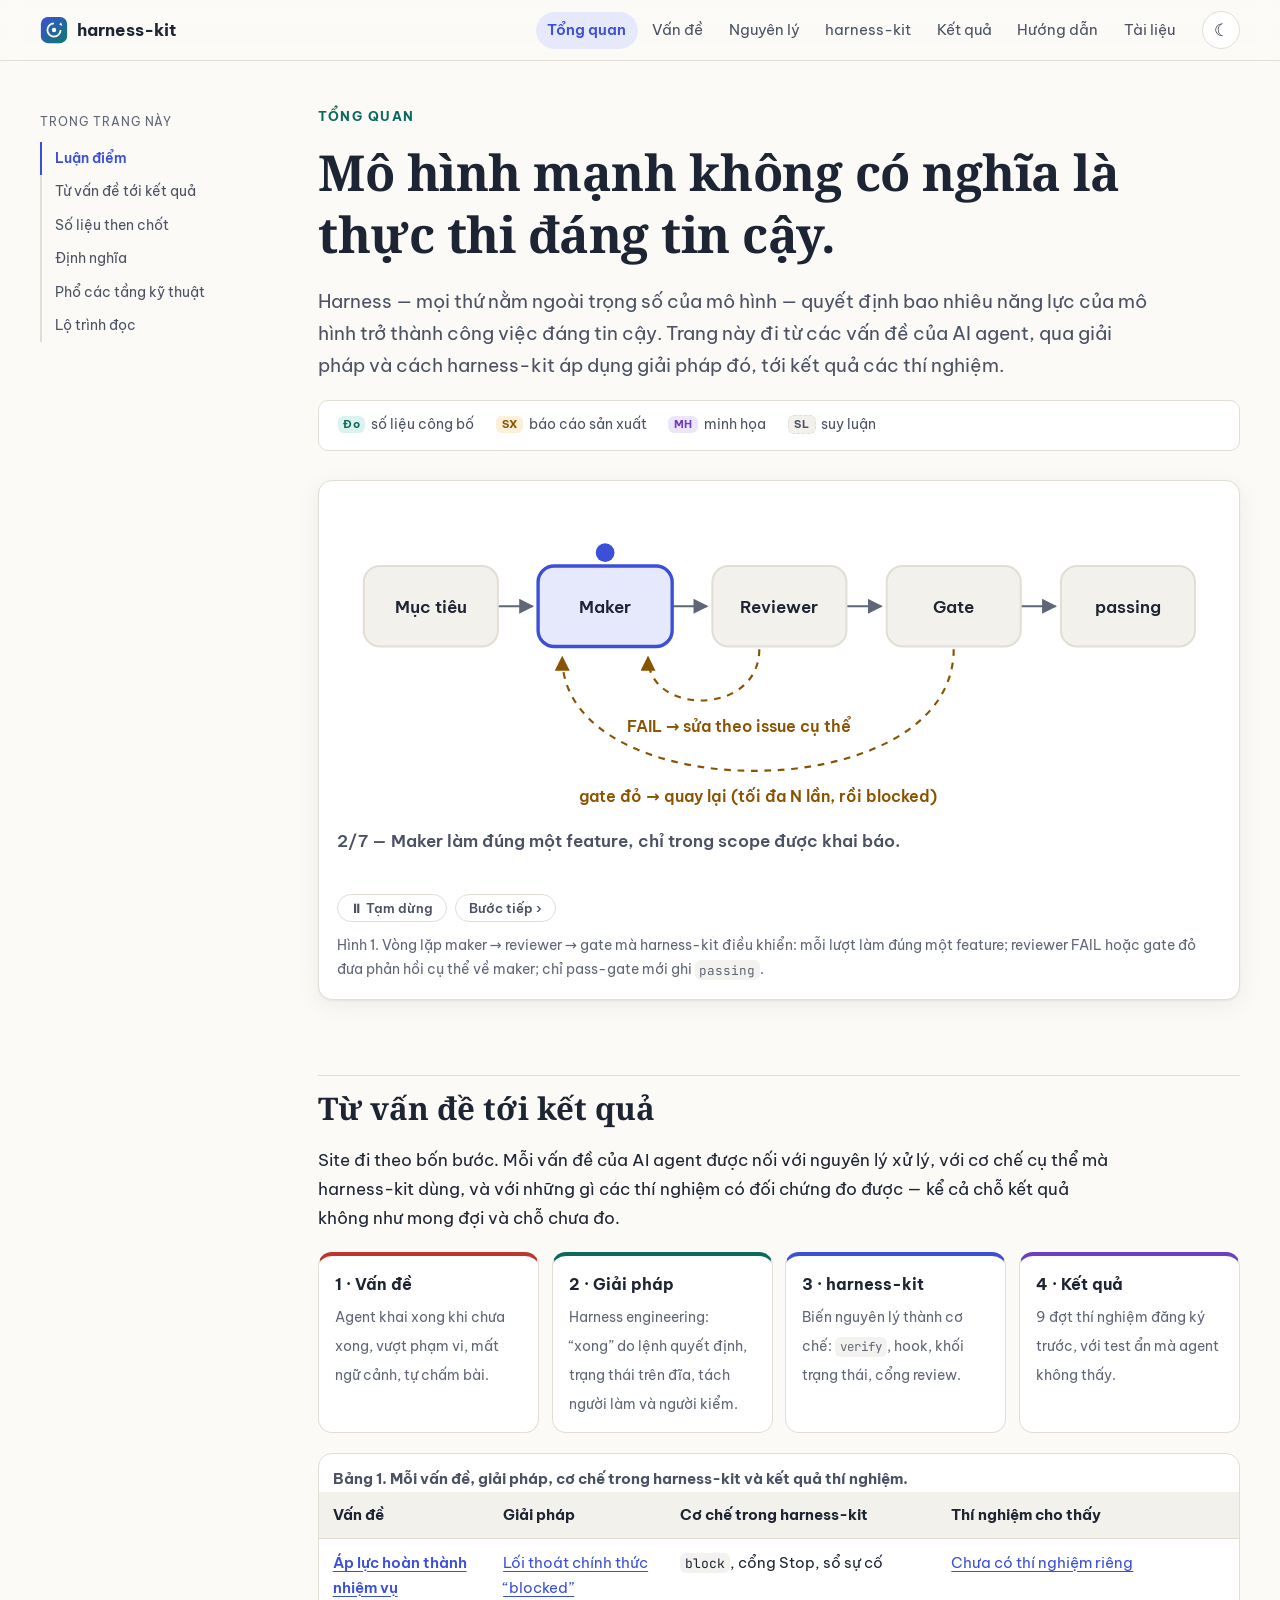
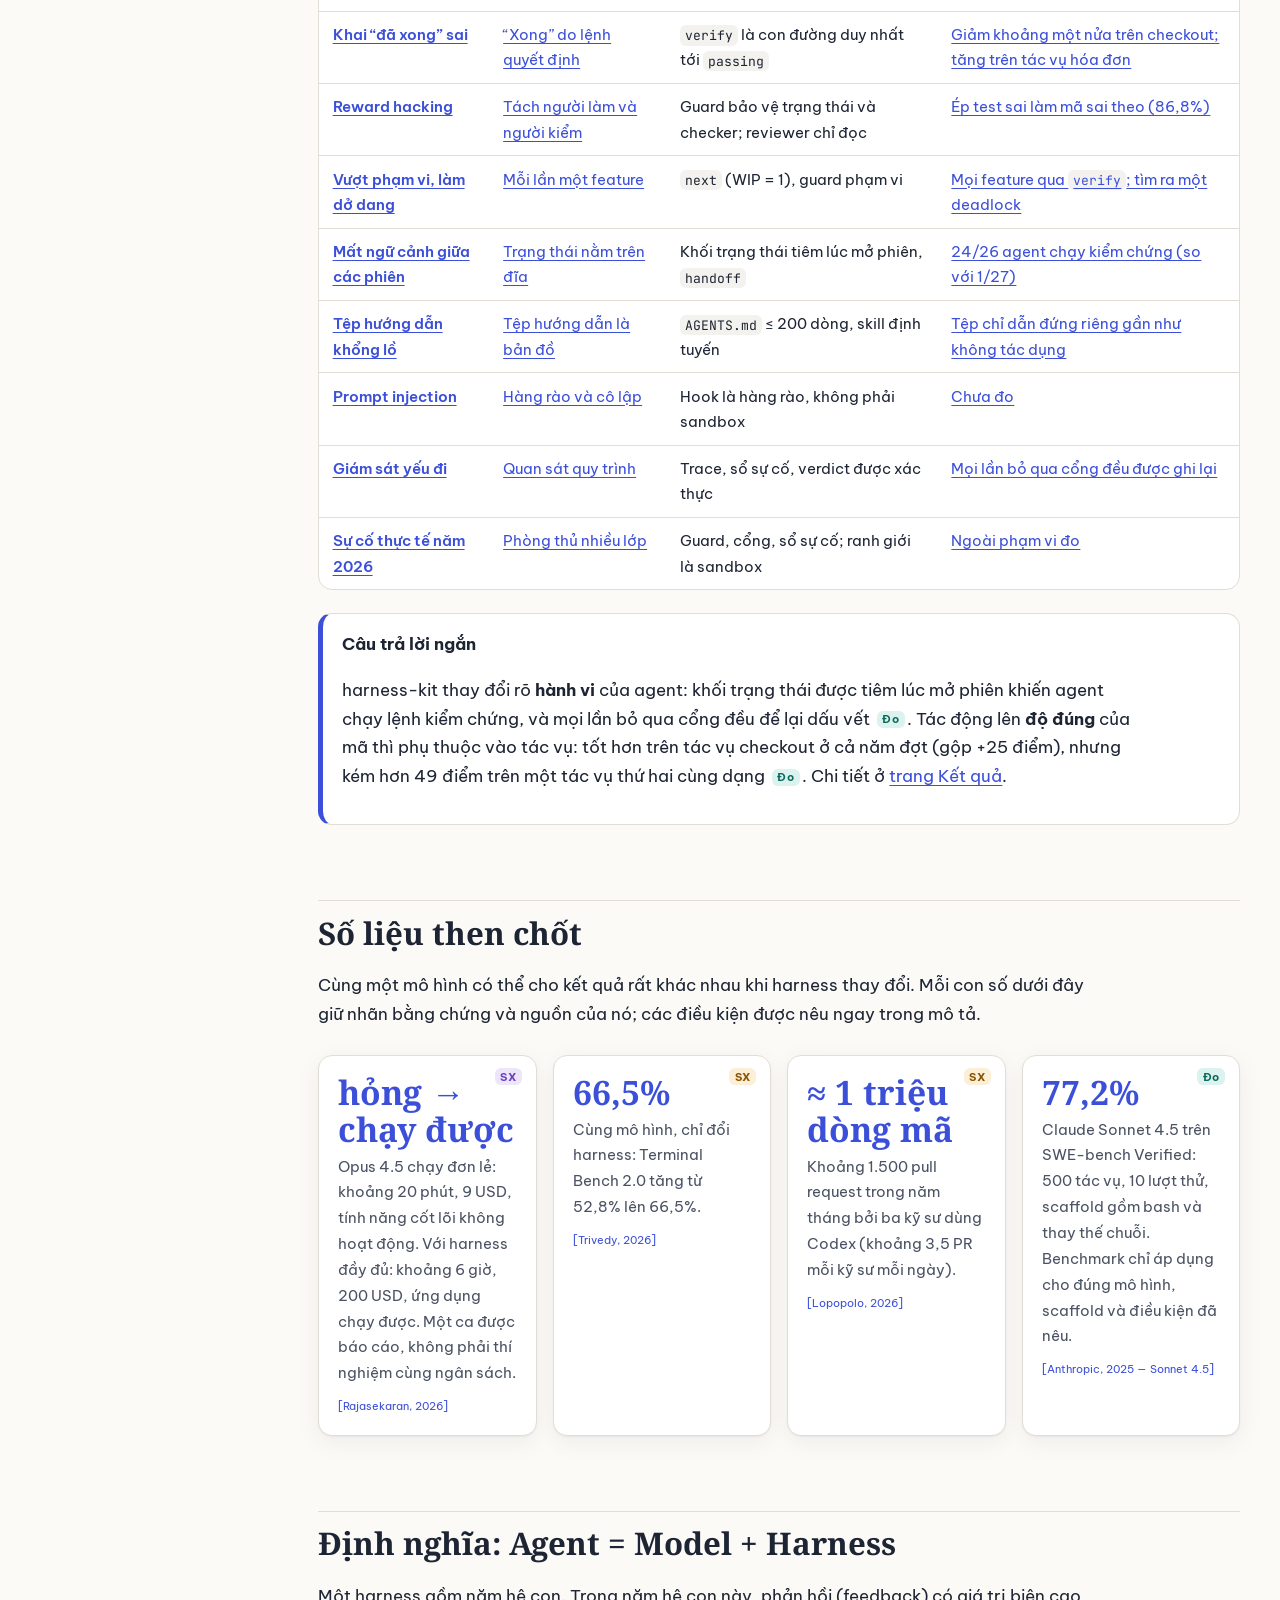
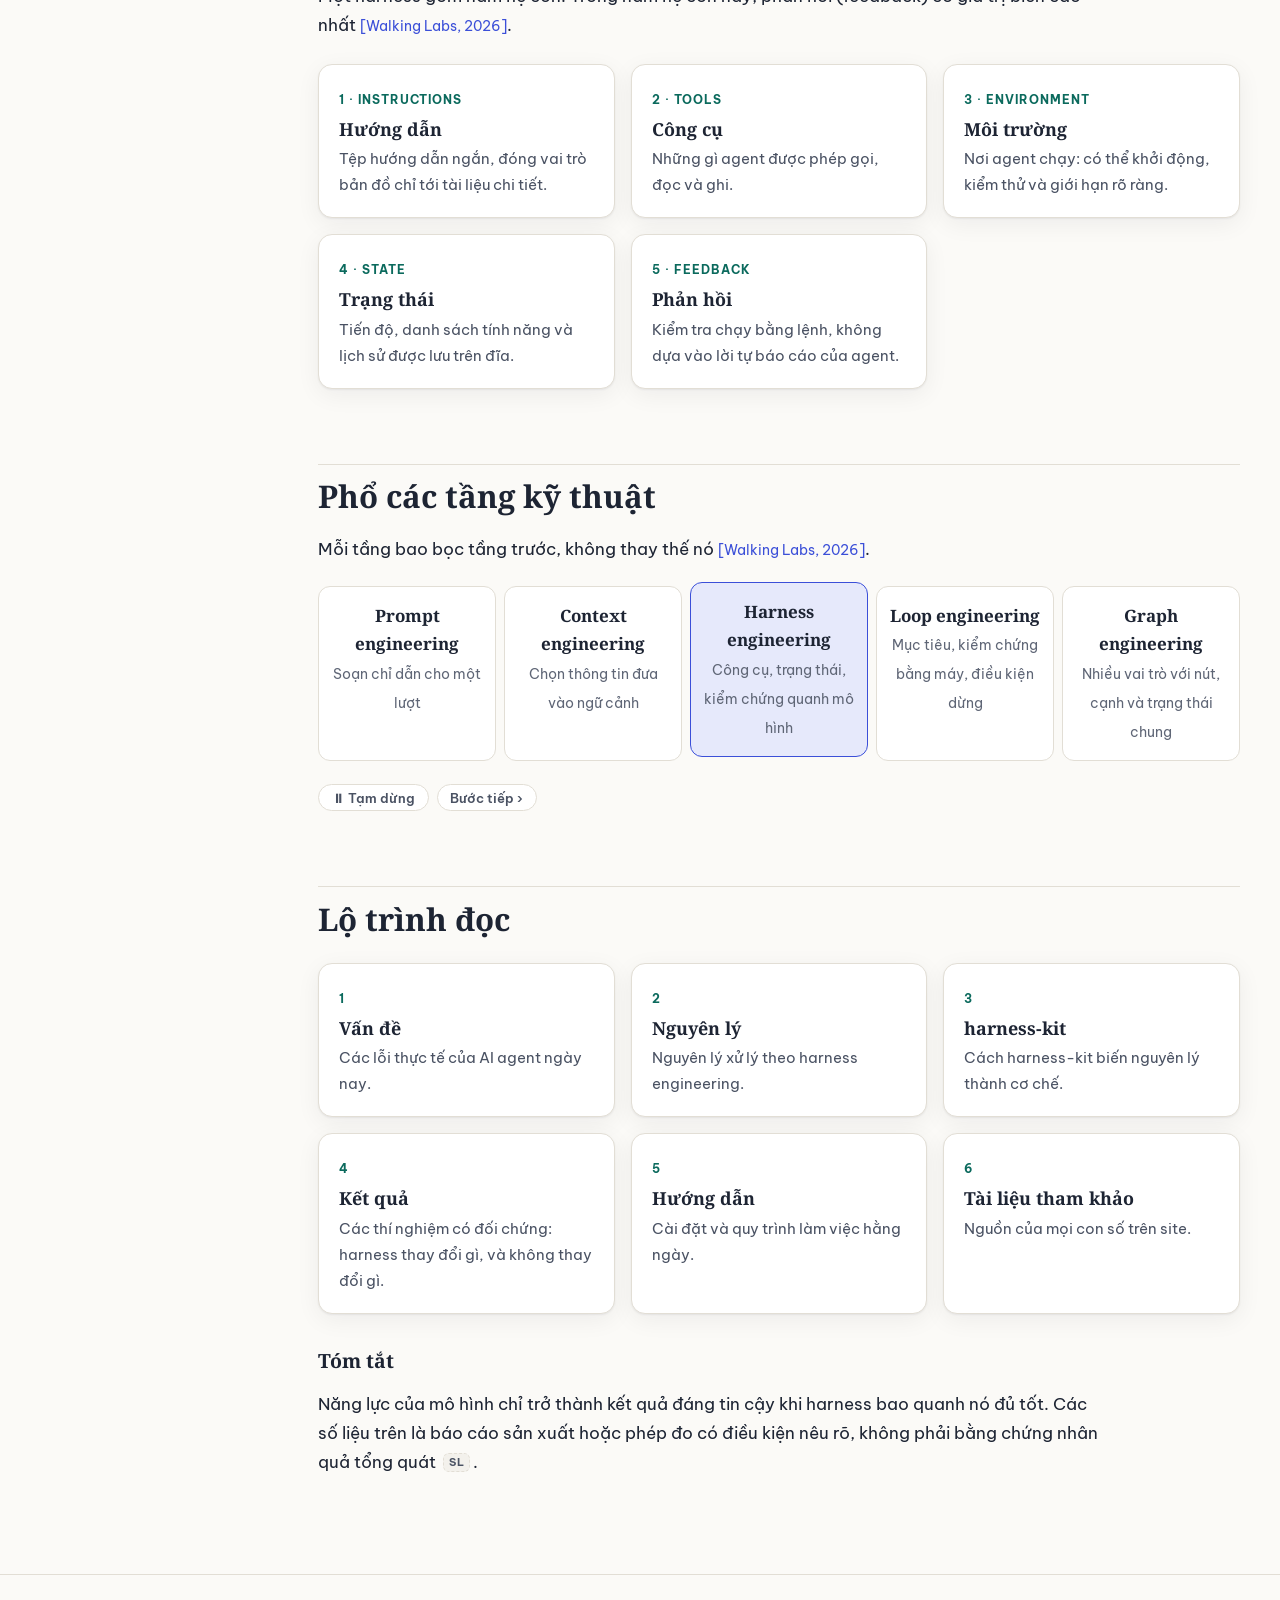
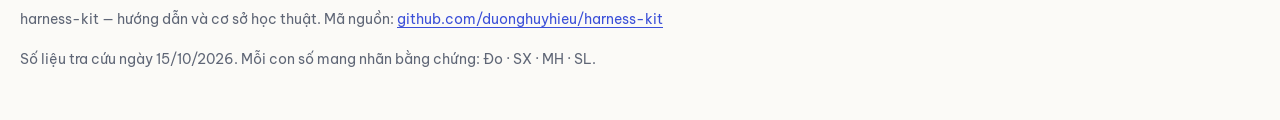
==== commit 2b1d55a3: "site: problem -> solution -> mechanism -> result (F017) - index.html: "Từ vấn đề tới kết quả" with a" ====
--- a/index.html
+++ b/index.html
@@ -24,6 +24,7 @@
       <a href="problems.html">Vấn đề</a>
       <a href="principles.html">Nguyên lý</a>
       <a href="harness-kit.html">harness-kit</a>
+      <a href="results.html">Kết quả</a>
       <a href="guide.html">Hướng dẫn</a>
       <a href="references.html">Tài liệu</a>
     </nav>
@@ -36,6 +37,7 @@
     <p class="toc__title">Trong trang này</p>
     <ol>
       <li><a href="#luan-diem">Luận điểm</a></li>
+      <li><a href="#hanh-trinh">Từ vấn đề tới kết quả</a></li>
       <li><a href="#so-lieu">Số liệu then chốt</a></li>
       <li><a href="#dinh-nghia">Định nghĩa</a></li>
       <li><a href="#pho-tien-hoa">Phổ các tầng kỹ thuật</a></li>
@@ -48,7 +50,7 @@
       <p class="eyebrow">Tổng quan</p>
       <h1>Mô hình mạnh không có nghĩa là thực thi đáng tin cậy.</h1>
       <p class="lead">Harness — mọi thứ nằm ngoài trọng số của mô hình — quyết định bao nhiêu năng lực của mô hình
-        trở thành công việc đáng tin cậy. Trang này tóm tắt luận điểm, các số liệu nền tảng và lộ trình đọc.</p>
+        trở thành công việc đáng tin cậy. Trang này đi từ các vấn đề của AI agent, qua giải pháp và cách harness-kit áp dụng giải pháp đó, tới kết quả các thí nghiệm.</p>
 
       <div class="legend" role="note" aria-label="Chú giải nhãn bằng chứng">
         <span><span class="ev" data-evidence="do">Đo</span> số liệu công bố</span>
@@ -61,6 +63,30 @@
         <div class="loop-diagram" data-component="loop-diagram"></div>
         <figcaption>Hình 1. Vòng lặp maker → reviewer → gate mà harness-kit điều khiển: mỗi lượt làm đúng một feature; reviewer FAIL hoặc gate đỏ đưa phản hồi cụ thể về maker; chỉ pass-gate mới ghi <code>passing</code>.</figcaption>
       </figure>
+    </section>
+
+    <section id="hanh-trinh" class="reveal">
+      <h2>Từ vấn đề tới kết quả</h2>
+      <p>Site đi theo bốn bước. Mỗi vấn đề của AI agent được nối với nguyên lý xử lý, với cơ chế cụ thể mà harness-kit dùng, và với những gì các thí nghiệm có đối chứng đo được — kể cả chỗ kết quả không như mong đợi và chỗ chưa đo.</p>
+      <div class="flow">
+        <a class="flow__step" href="problems.html"><b>1 · Vấn đề</b><small>Agent khai xong khi chưa xong, vượt phạm vi, mất ngữ cảnh, tự chấm bài.</small></a>
+        <a class="flow__step" href="principles.html"><b>2 · Giải pháp</b><small>Harness engineering: “xong” do lệnh quyết định, trạng thái trên đĩa, tách người làm và người kiểm.</small></a>
+        <a class="flow__step" href="harness-kit.html"><b>3 · harness-kit</b><small>Biến nguyên lý thành cơ chế: <code>verify</code>, hook, khối trạng thái, cổng review.</small></a>
+        <a class="flow__step" href="results.html"><b>4 · Kết quả</b><small>9 đợt thí nghiệm đăng ký trước, với test ẩn mà agent không thấy.</small></a>
+      </div>
+      <div class="table-wrap"><table class="matrix"><caption>Bảng 1. Mỗi vấn đề, giải pháp, cơ chế trong harness-kit và kết quả thí nghiệm.</caption><thead><tr><th>Vấn đề</th><th>Giải pháp</th><th>Cơ chế trong harness-kit</th><th>Thí nghiệm cho thấy</th></tr></thead><tbody>
+        <tr><td><a href="problems.html#ap-luc-hoan-thanh">Áp lực hoàn thành nhiệm vụ</a></td><td><a href="principles.html#feature-list">Lối thoát chính thức “blocked”</a></td><td><code>block</code>, cổng Stop, sổ sự cố</td><td><a href="results.html#ban-phat-hanh">Chưa có thí nghiệm riêng</a></td></tr>
+        <tr><td><a href="problems.html#khai-sai">Khai “đã xong” sai</a></td><td><a href="principles.html#feature-list">“Xong” do lệnh quyết định</a></td><td><code>verify</code> là con đường duy nhất tới <code>passing</code></td><td><a href="results.html#cau-tra-loi">Giảm khoảng một nửa trên checkout; tăng trên tác vụ hóa đơn</a></td></tr>
+        <tr><td><a href="problems.html#reward-hacking">Reward hacking</a></td><td><a href="principles.html#maker-checker">Tách người làm và người kiểm</a></td><td>Guard bảo vệ trạng thái và checker; reviewer chỉ đọc</td><td><a href="results.html#tham-do">Ép test sai làm mã sai theo (86,8%)</a></td></tr>
+        <tr><td><a href="problems.html#pham-vi">Vượt phạm vi, làm dở dang</a></td><td><a href="principles.html#wip">Mỗi lần một feature</a></td><td><code>next</code> (WIP = 1), guard phạm vi</td><td><a href="results.html#loi-harness">Mọi feature qua <code>verify</code>; tìm ra một deadlock</a></td></tr>
+        <tr><td><a href="problems.html#mat-ngu-canh">Mất ngữ cảnh giữa các phiên</a></td><td><a href="principles.html#lien-tuc">Trạng thái nằm trên đĩa</a></td><td>Khối trạng thái tiêm lúc mở phiên, <code>handoff</code></td><td><a href="results.html#hanh-vi">24/26 agent chạy kiểm chứng (so với 1/27)</a></td></tr>
+        <tr><td><a href="problems.html#chi-dan-phinh">Tệp hướng dẫn khổng lồ</a></td><td><a href="principles.html#router">Tệp hướng dẫn là bản đồ</a></td><td><code>AGENTS.md</code> ≤ 200 dòng, skill định tuyến</td><td><a href="results.html#hanh-vi">Tệp chỉ dẫn đứng riêng gần như không tác dụng</a></td></tr>
+        <tr><td><a href="problems.html#prompt-injection">Prompt injection</a></td><td><a href="principles.html#quan-sat">Hàng rào và cô lập</a></td><td>Hook là hàng rào, không phải sandbox</td><td><a href="results.html#gioi-han">Chưa đo</a></td></tr>
+        <tr><td><a href="problems.html#giam-sat-yeu-di">Giám sát yếu đi</a></td><td><a href="principles.html#quan-sat">Quan sát quy trình</a></td><td>Trace, sổ sự cố, verdict được xác thực</td><td><a href="results.html#ban-phat-hanh">Mọi lần bỏ qua cổng đều được ghi lại</a></td></tr>
+        <tr><td><a href="problems.html#su-co-2026">Sự cố thực tế năm 2026</a></td><td><a href="principles.html#clean-state">Phòng thủ nhiều lớp</a></td><td>Guard, cổng, sổ sự cố; ranh giới là sandbox</td><td><a href="results.html#gioi-han">Ngoài phạm vi đo</a></td></tr>
+      </tbody></table></div>
+      <div class="callout callout--note"><p class="callout__title">Câu trả lời ngắn</p>
+        <p>harness-kit thay đổi rõ <b>hành vi</b> của agent: khối trạng thái được tiêm lúc mở phiên khiến agent chạy lệnh kiểm chứng, và mọi lần bỏ qua cổng đều để lại dấu vết <span class="ev" data-evidence="do">Đo</span>. Tác động lên <b>độ đúng</b> của mã thì phụ thuộc vào tác vụ: tốt hơn trên tác vụ checkout ở cả năm đợt (gộp +25 điểm), nhưng kém hơn 49 điểm trên một tác vụ thứ hai cùng dạng <span class="ev" data-evidence="do">Đo</span>. Chi tiết ở <a href="results.html">trang Kết quả</a>.</p></div>
     </section>
 
     <section id="so-lieu" class="reveal">
@@ -127,8 +153,9 @@
         <a class="card" href="problems.html"><span class="card__kicker">1</span><h3>Vấn đề</h3><p>Các lỗi thực tế của AI agent ngày nay.</p></a>
         <a class="card" href="principles.html"><span class="card__kicker">2</span><h3>Nguyên lý</h3><p>Nguyên lý xử lý theo harness engineering.</p></a>
         <a class="card" href="harness-kit.html"><span class="card__kicker">3</span><h3>harness-kit</h3><p>Cách harness-kit biến nguyên lý thành cơ chế.</p></a>
-        <a class="card" href="guide.html"><span class="card__kicker">4</span><h3>Hướng dẫn</h3><p>Cài đặt và quy trình làm việc hằng ngày.</p></a>
-        <a class="card" href="references.html"><span class="card__kicker">5</span><h3>Tài liệu tham khảo</h3><p>Nguồn của mọi con số trên site.</p></a>
+        <a class="card" href="results.html"><span class="card__kicker">4</span><h3>Kết quả</h3><p>Các thí nghiệm có đối chứng: harness thay đổi gì, và không thay đổi gì.</p></a>
+        <a class="card" href="guide.html"><span class="card__kicker">5</span><h3>Hướng dẫn</h3><p>Cài đặt và quy trình làm việc hằng ngày.</p></a>
+        <a class="card" href="references.html"><span class="card__kicker">6</span><h3>Tài liệu tham khảo</h3><p>Nguồn của mọi con số trên site.</p></a>
       </div>
 
       <h3>Tóm tắt</h3>
--- a/assets/css/style.css
+++ b/assets/css/style.css
@@ -261,3 +261,24 @@
 .player__btn { font: 600 .8rem var(--font-body); border: 1px solid var(--line); background: var(--surface); color: var(--ink-2); border-radius: 999px; padding: .3rem .8rem; cursor: pointer; }
 .player__btn:hover, .player__btn:focus-visible { border-color: var(--accent); color: var(--ink); }
 @media print { .player { display: none; } }
+
+/* problem → solution → mechanism → result */
+.problem-card__chain { display: grid; grid-template-columns: minmax(0, 1fr) minmax(0, 1fr); gap: 1rem; margin-top: 1rem; }
+@media (max-width: 900px) { .problem-card__chain { grid-template-columns: minmax(0, 1fr); } }
+.problem-card__chain > div { background: var(--surface-2); border-radius: 10px; padding: .8rem .95rem; font-size: .95rem; }
+.problem-card__chain h3 { margin: 0 0 .3rem; font: 700 .78rem var(--font-body); text-transform: uppercase; letter-spacing: .07em; color: var(--muted); }
+.problem-card__chain p { margin: 0; }
+.problem-card__kit { border-left: 3px solid var(--accent); }
+.problem-card__result { border-left: 3px solid var(--violet); }
+.flow { display: grid; grid-template-columns: repeat(4, minmax(0, 1fr)); gap: .8rem; margin: 1.2rem 0; counter-reset: flow; }
+@media (max-width: 760px) { .flow { grid-template-columns: minmax(0, 1fr); } }
+.flow__step { background: var(--surface); border: 1px solid var(--line); border-top: 4px solid var(--accent); border-radius: var(--radius); padding: .9rem 1rem; color: inherit; text-decoration: none; }
+.flow__step:nth-child(1) { border-top-color: var(--red); }
+.flow__step:nth-child(2) { border-top-color: var(--teal); }
+.flow__step:nth-child(3) { border-top-color: var(--accent); }
+.flow__step:nth-child(4) { border-top-color: var(--violet); }
+.flow__step b { display: block; font-size: 1.02rem; margin-bottom: .25rem; }
+.flow__step small { color: var(--muted); }
+.flow__step:hover { box-shadow: var(--shadow); }
+.matrix td { vertical-align: top; font-size: .93rem; }
+.matrix td:first-child { font-weight: 600; }
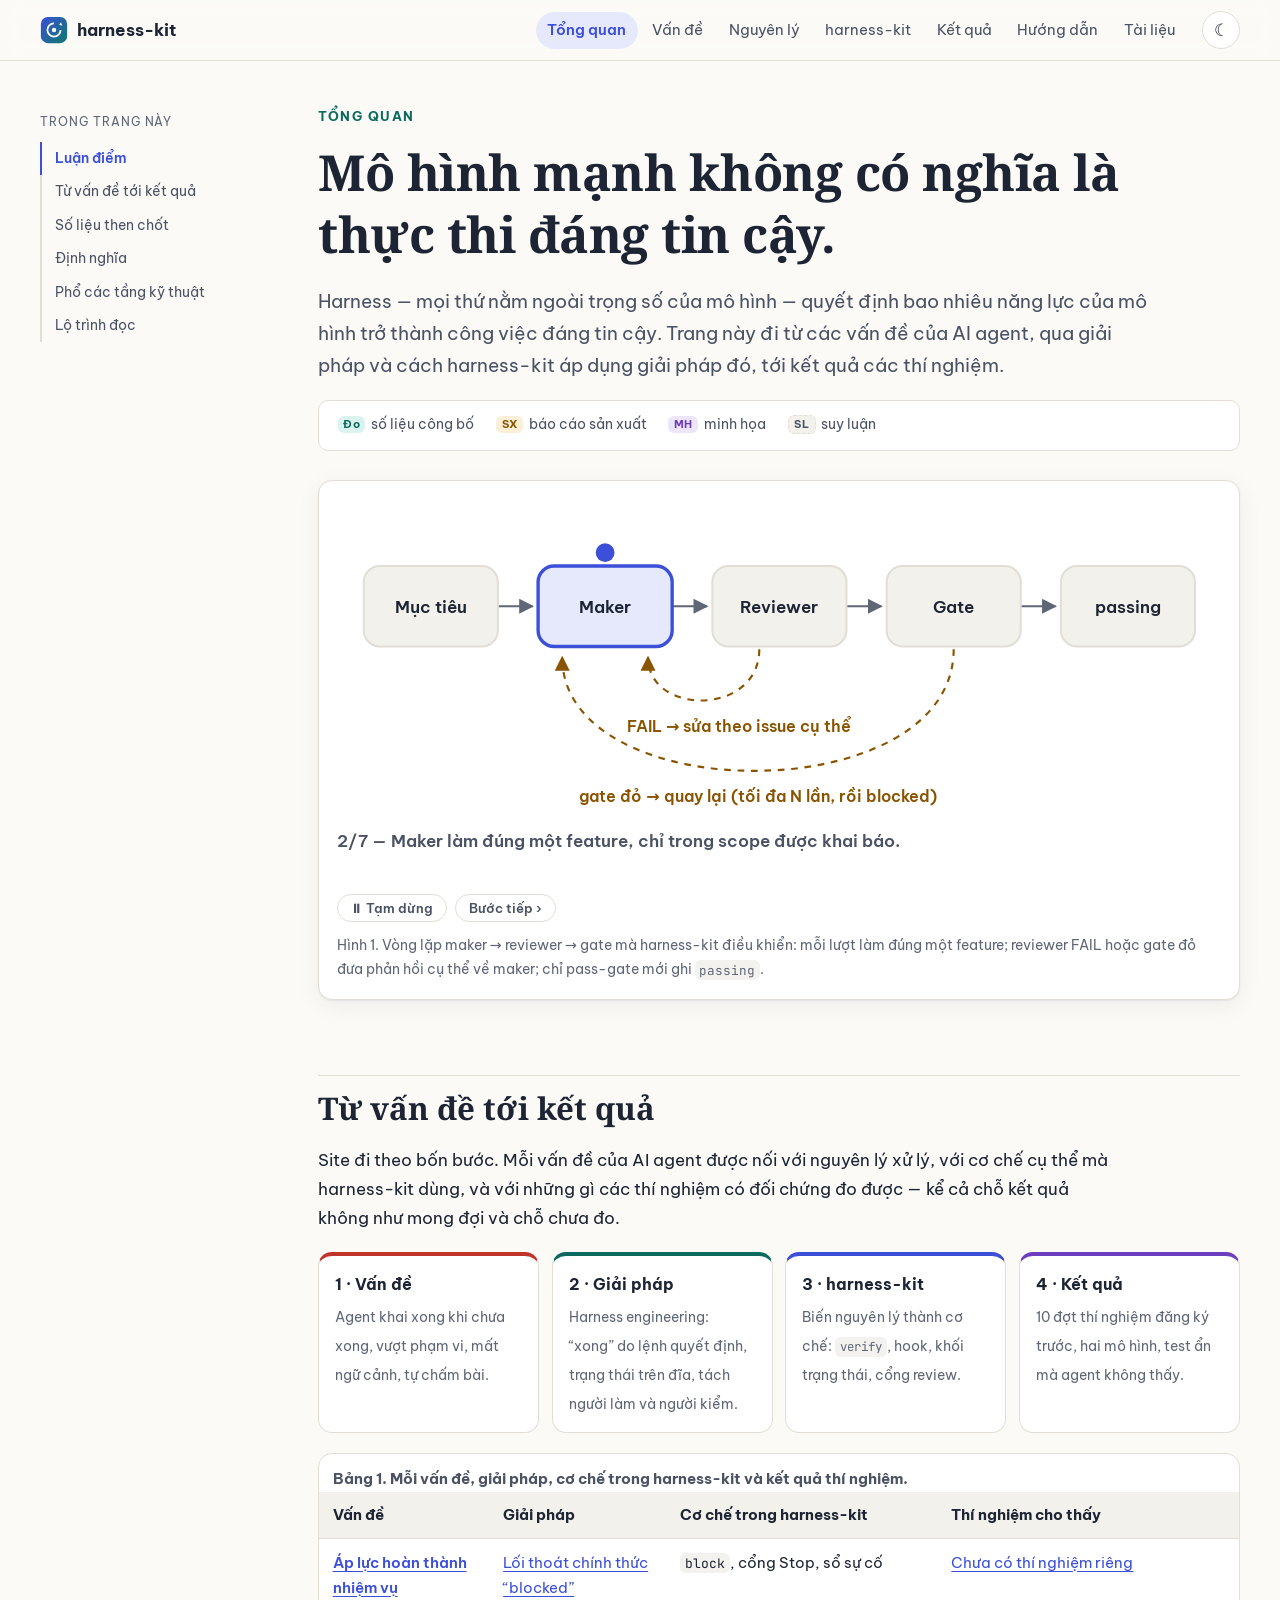
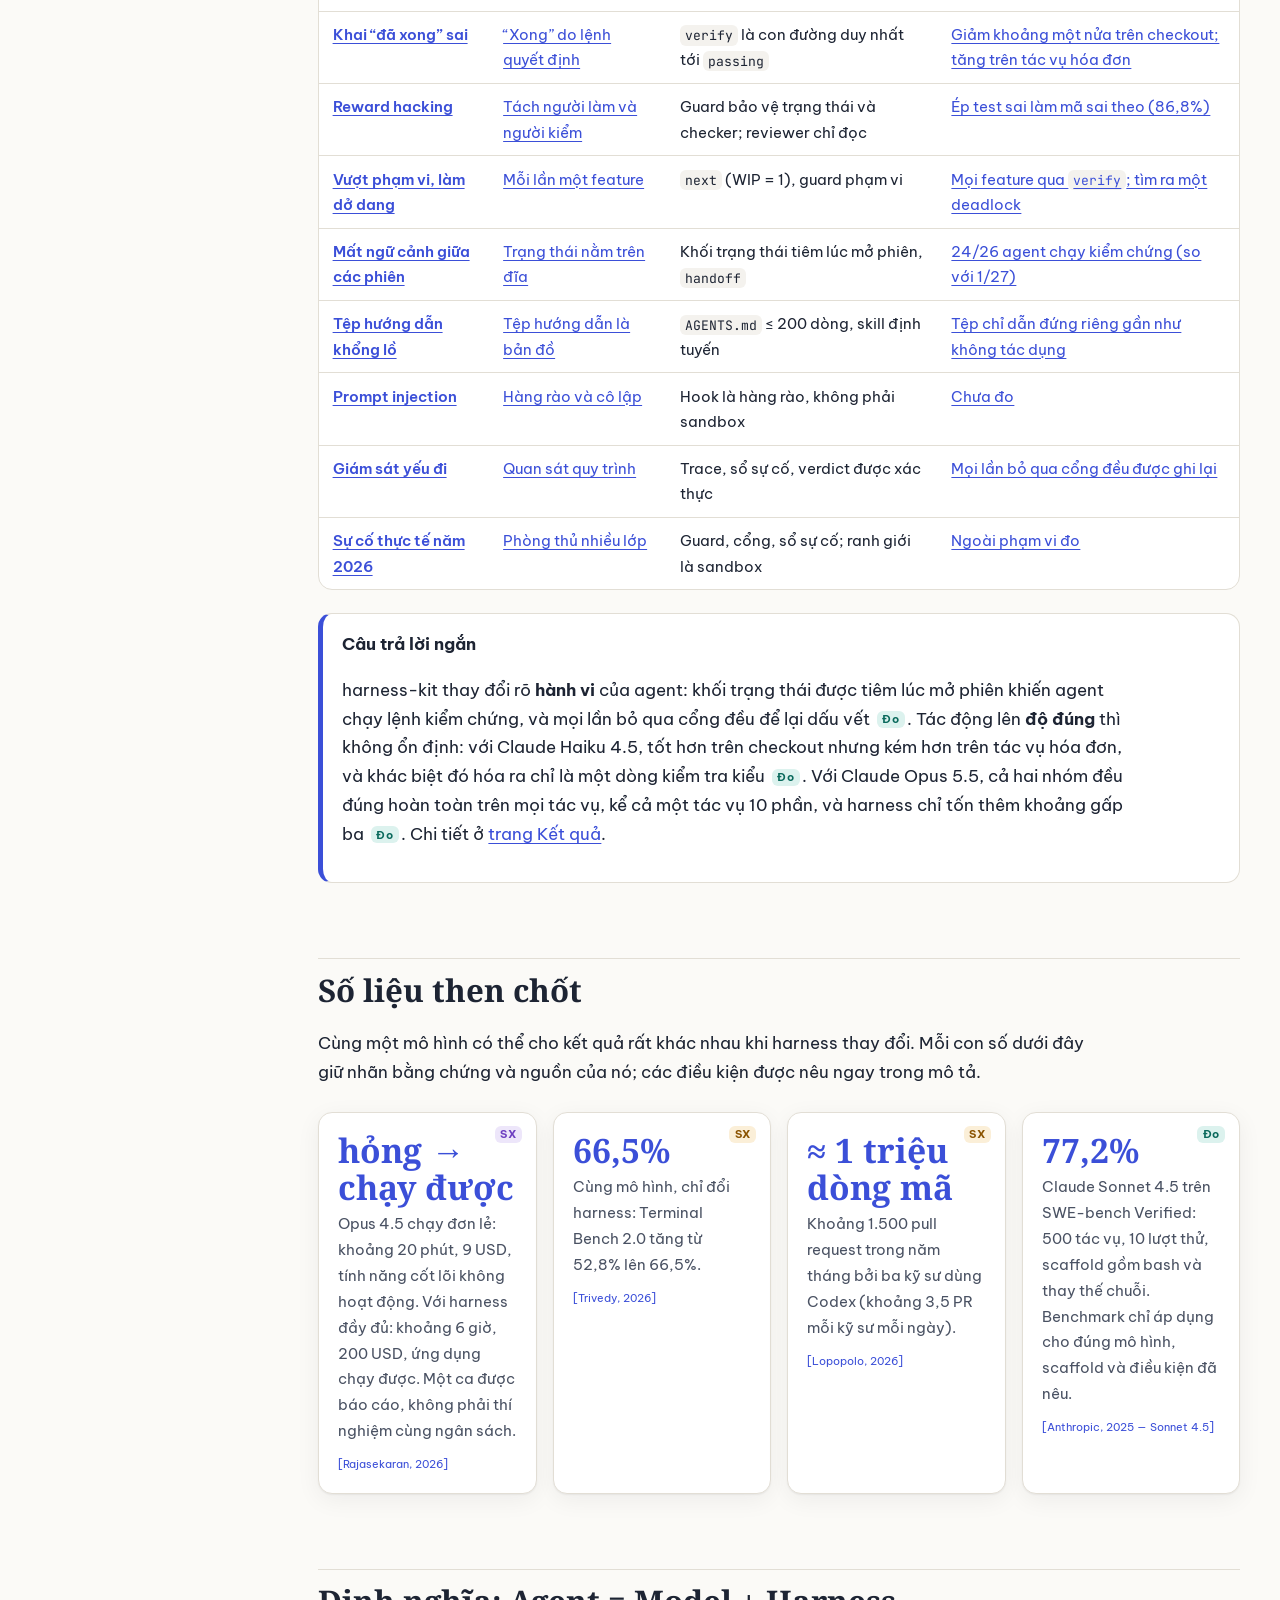
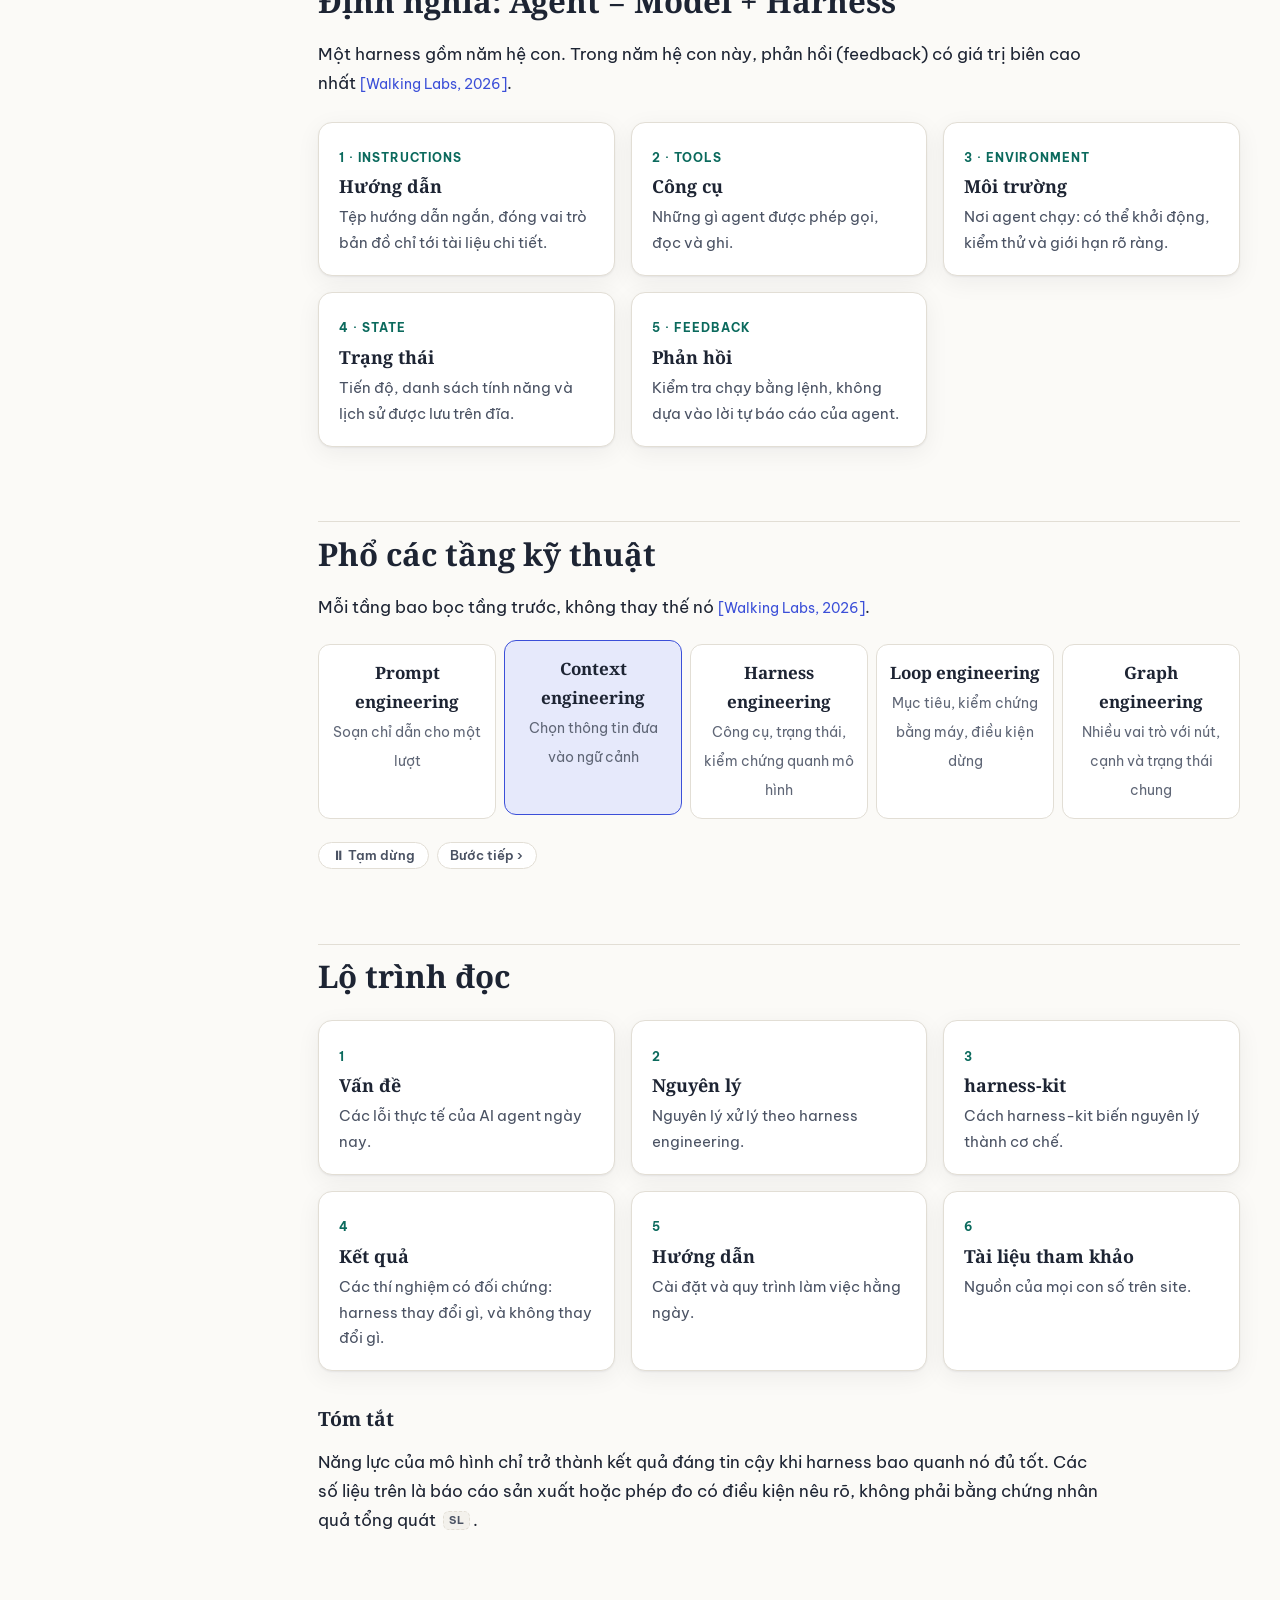
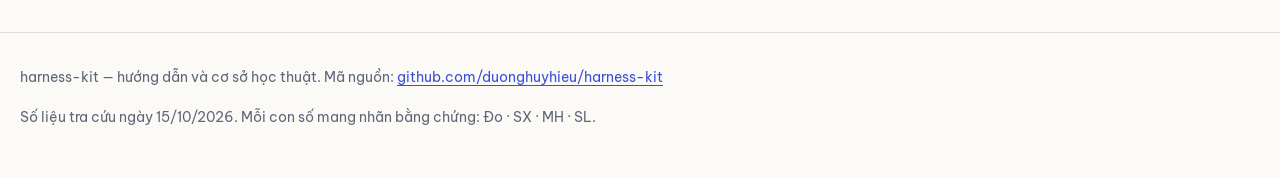
==== commit 3eafe2eb: "content: root cause and E6 with Claude Opus 5.5 (F018) - results.html: why the correctness results m" ====
--- a/index.html
+++ b/index.html
@@ -72,7 +72,7 @@
         <a class="flow__step" href="problems.html"><b>1 · Vấn đề</b><small>Agent khai xong khi chưa xong, vượt phạm vi, mất ngữ cảnh, tự chấm bài.</small></a>
         <a class="flow__step" href="principles.html"><b>2 · Giải pháp</b><small>Harness engineering: “xong” do lệnh quyết định, trạng thái trên đĩa, tách người làm và người kiểm.</small></a>
         <a class="flow__step" href="harness-kit.html"><b>3 · harness-kit</b><small>Biến nguyên lý thành cơ chế: <code>verify</code>, hook, khối trạng thái, cổng review.</small></a>
-        <a class="flow__step" href="results.html"><b>4 · Kết quả</b><small>9 đợt thí nghiệm đăng ký trước, với test ẩn mà agent không thấy.</small></a>
+        <a class="flow__step" href="results.html"><b>4 · Kết quả</b><small>10 đợt thí nghiệm đăng ký trước, hai mô hình, test ẩn mà agent không thấy.</small></a>
       </div>
       <div class="table-wrap"><table class="matrix"><caption>Bảng 1. Mỗi vấn đề, giải pháp, cơ chế trong harness-kit và kết quả thí nghiệm.</caption><thead><tr><th>Vấn đề</th><th>Giải pháp</th><th>Cơ chế trong harness-kit</th><th>Thí nghiệm cho thấy</th></tr></thead><tbody>
         <tr><td><a href="problems.html#ap-luc-hoan-thanh">Áp lực hoàn thành nhiệm vụ</a></td><td><a href="principles.html#feature-list">Lối thoát chính thức “blocked”</a></td><td><code>block</code>, cổng Stop, sổ sự cố</td><td><a href="results.html#ban-phat-hanh">Chưa có thí nghiệm riêng</a></td></tr>
@@ -86,7 +86,7 @@
         <tr><td><a href="problems.html#su-co-2026">Sự cố thực tế năm 2026</a></td><td><a href="principles.html#clean-state">Phòng thủ nhiều lớp</a></td><td>Guard, cổng, sổ sự cố; ranh giới là sandbox</td><td><a href="results.html#gioi-han">Ngoài phạm vi đo</a></td></tr>
       </tbody></table></div>
       <div class="callout callout--note"><p class="callout__title">Câu trả lời ngắn</p>
-        <p>harness-kit thay đổi rõ <b>hành vi</b> của agent: khối trạng thái được tiêm lúc mở phiên khiến agent chạy lệnh kiểm chứng, và mọi lần bỏ qua cổng đều để lại dấu vết <span class="ev" data-evidence="do">Đo</span>. Tác động lên <b>độ đúng</b> của mã thì phụ thuộc vào tác vụ: tốt hơn trên tác vụ checkout ở cả năm đợt (gộp +25 điểm), nhưng kém hơn 49 điểm trên một tác vụ thứ hai cùng dạng <span class="ev" data-evidence="do">Đo</span>. Chi tiết ở <a href="results.html">trang Kết quả</a>.</p></div>
+        <p>harness-kit thay đổi rõ <b>hành vi</b> của agent: khối trạng thái được tiêm lúc mở phiên khiến agent chạy lệnh kiểm chứng, và mọi lần bỏ qua cổng đều để lại dấu vết <span class="ev" data-evidence="do">Đo</span>. Tác động lên <b>độ đúng</b> thì không ổn định: với Claude Haiku 4.5, tốt hơn trên checkout nhưng kém hơn trên tác vụ hóa đơn, và khác biệt đó hóa ra chỉ là một dòng kiểm tra kiểu <span class="ev" data-evidence="do">Đo</span>. Với Claude Opus 5.5, cả hai nhóm đều đúng hoàn toàn trên mọi tác vụ, kể cả một tác vụ 10 phần, và harness chỉ tốn thêm khoảng gấp ba <span class="ev" data-evidence="do">Đo</span>. Chi tiết ở <a href="results.html">trang Kết quả</a>.</p></div>
     </section>
 
     <section id="so-lieu" class="reveal">
